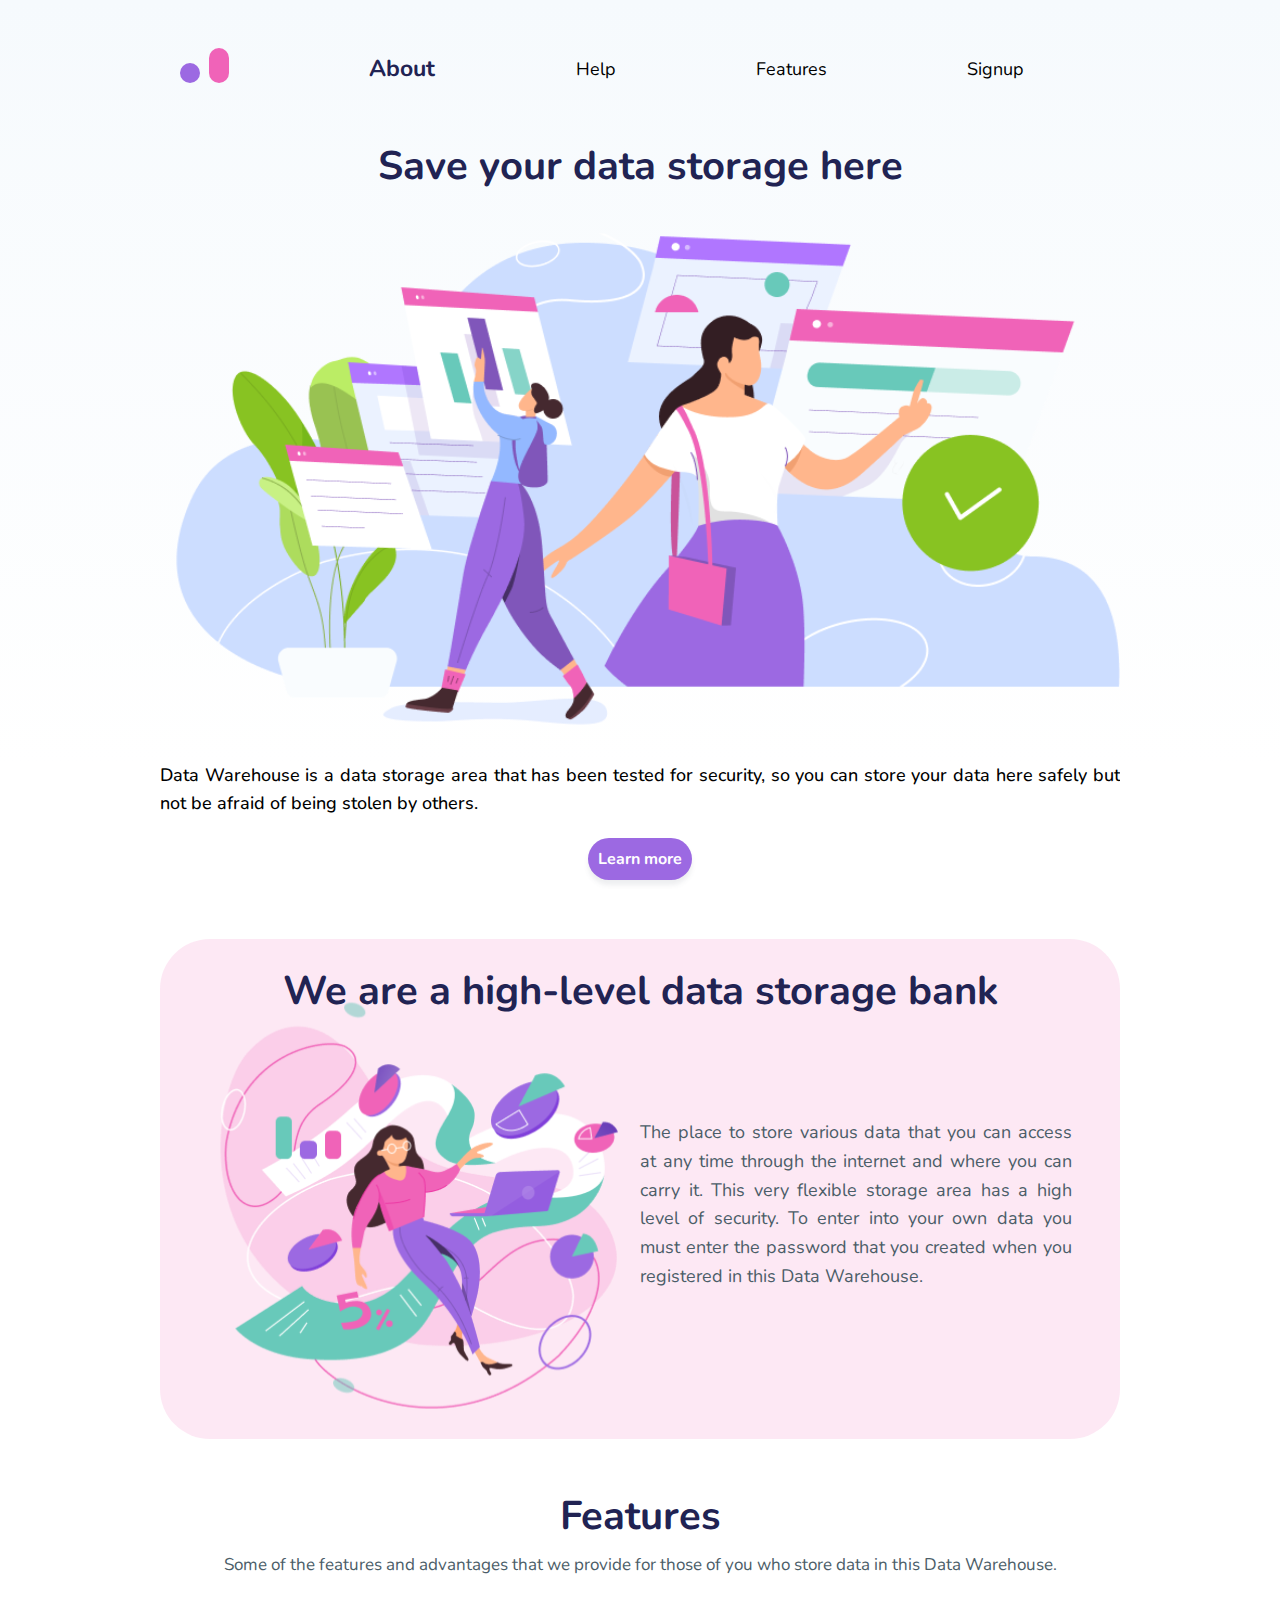
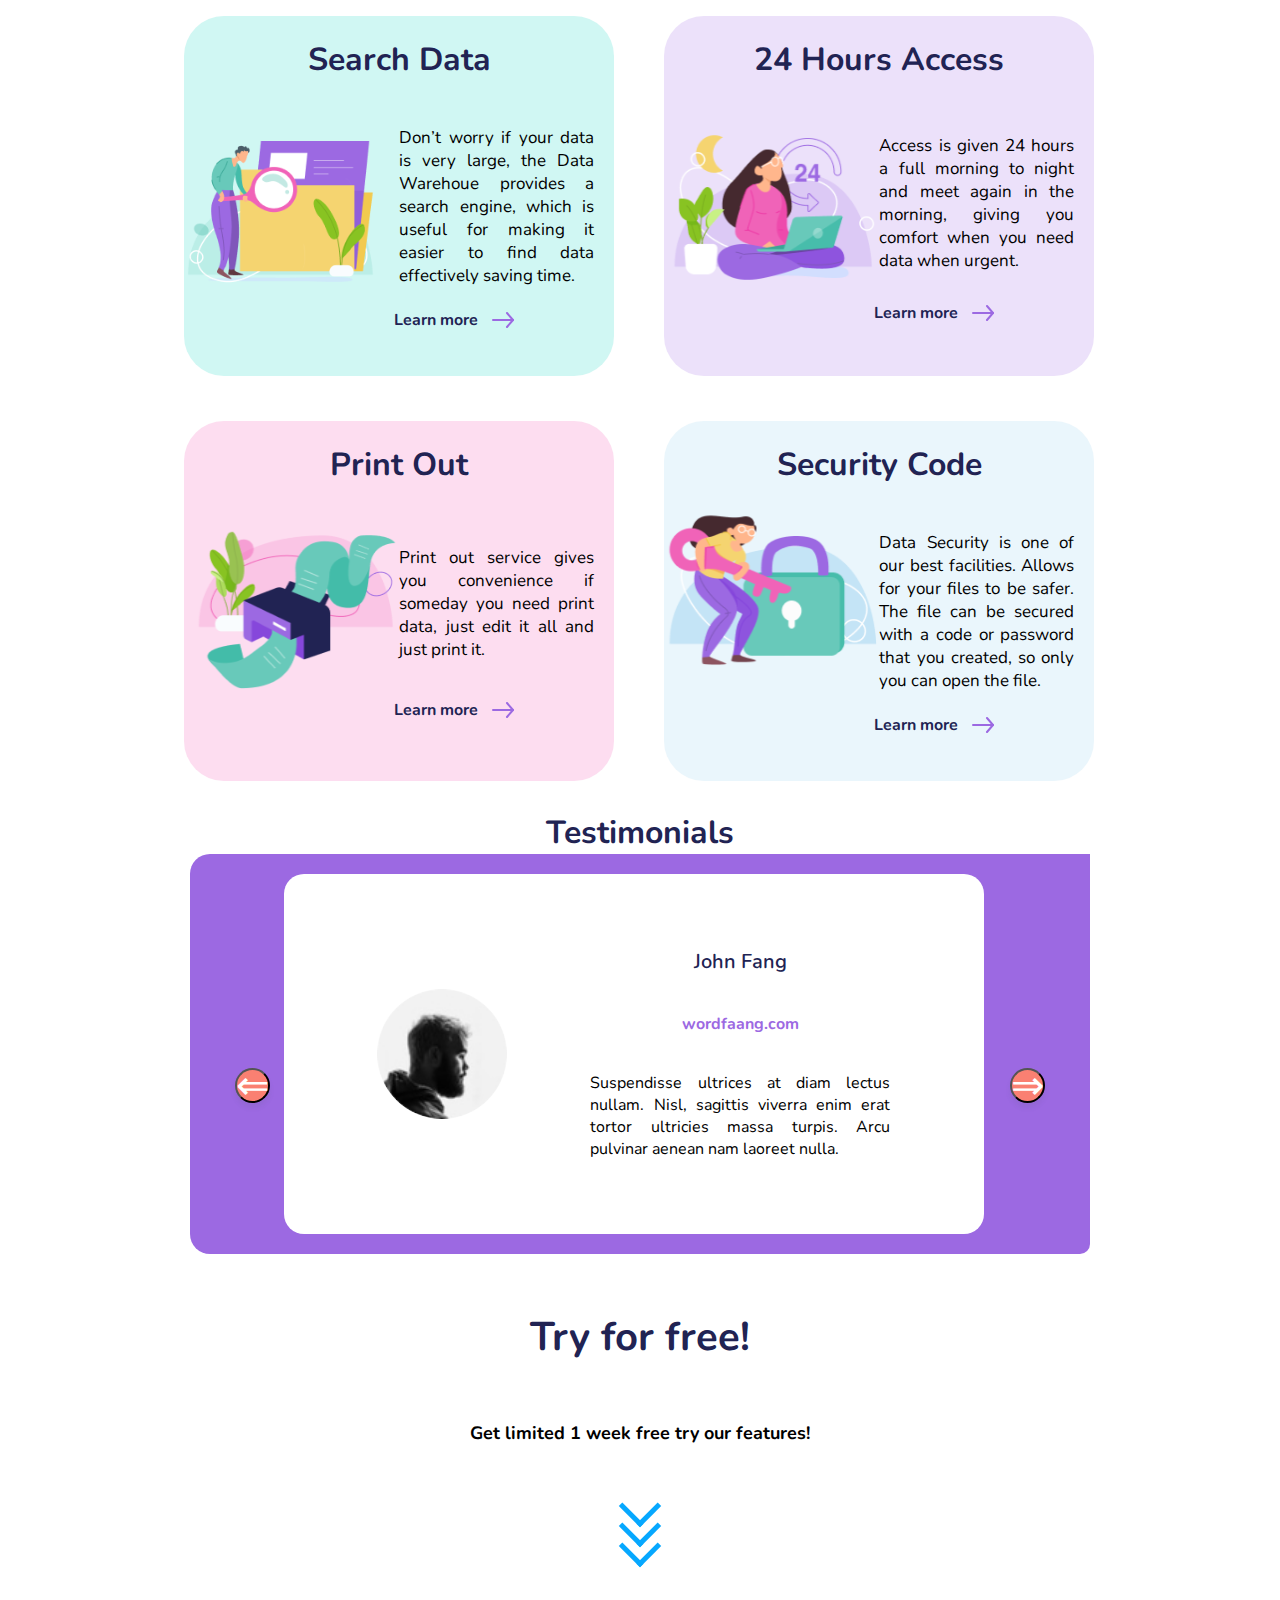
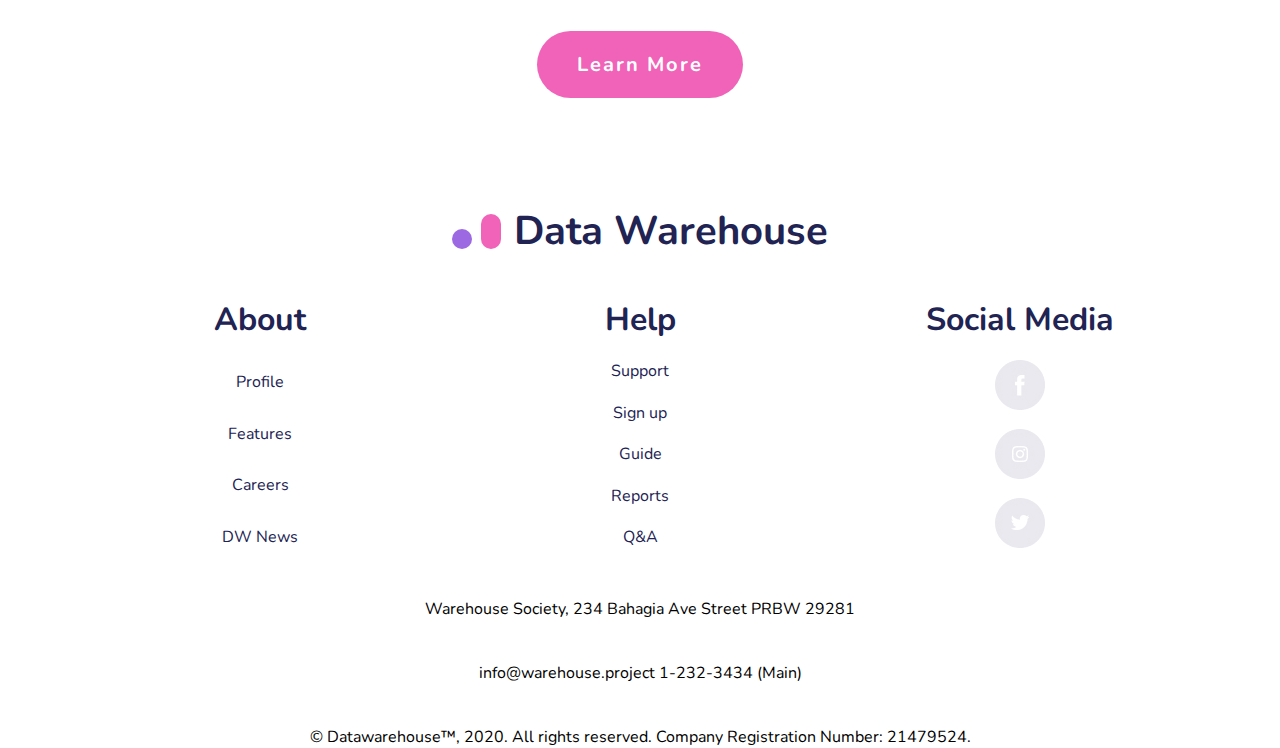
==== index.html @ ff890c22 "REFACTOR" ====
<!DOCTYPE html>
<html lang="en">
  <head>
    <meta charset="UTF-8" />
    <meta name="viewport" content="width=device-width, initial-scale=1.0" />
    <title>Storage data</title>
   <link rel="stylesheet" href="./css/stylesheet.css"/>
  <link rel="stylesheet" href="./css/mobileL.css" media="(min-width: 425px)" />
 
   <link rel="stylesheet" href="./css/tablet.css" media="(min-width: 768px)" />
   
    <link
    rel="stylesheet"
    href="./css/laptop.css"
    media="(min-width: 1024px)"
  /> 
  <link
  rel="stylesheet"
  href="./css/desktop.css"
  media="(min-width: 1400px)"
/> 
<link
href="https://fonts.googleapis.com/css2?family=Nunito:wght@400;700&display=swap"
rel="stylesheet"
/> 
  </head>
  <body>
    <div class="container">
        <nav class='nav'>
            <ul class='nav__ul'>
           <li><a class='nav__a' href="#mainView" aria-label="scroll to the top of the website"><img class='nav__img' class="navLogoImg" src="./assets/icons/Logo.svg"  alt="companyLogo" /></a></li> 
            <li> <a class='nav__a nav__a--main' href="#about" >About</a></li> 
            <li><a class='nav__a' href="#">Help</a></li> 
            <li> <a class='nav__a' href="#features">Features</a></li> 
            <li> <a class='nav__a' href="#" id="lastLink">Signup</a></li> 
        </ul>
   
          
        <div class="nav__mobileMenu">
            <div class='nav__menuBackdrop'></div>
            <a class='nav__mobileIcon' href="#mainView" aria-label="scroll to the top of the website"><img class='nav__img' class="navLogoImg" src="./assets/icons/Logo.svg"  alt="companyLogo" /></a>
            <ul class="nav__ulMobile nav__ulMobile--hidden">
              <li class='nav__mobileLi'><a class='nav__mobileA' href="#about" >About</a></li>
              <li  class='nav__mobileLi'><a class='nav__mobileA' href="#">Help</a></li>
              <li  class='nav__mobileLi'><a class='nav__mobileA' href="#features">Features</a></li>
              <li  class='nav__mobileLi'><a class='nav__mobileA' href="#" id="lastLink">Signup</a></li>
          </ul>

          <button class="nav__mobileBtn" type="button">
          </button>
                </div> 
      </nav> 

    <main>
<section class="mainView" id='mainView'>
        <h1 class='mainView__h1'> Save your data storage here</h1>
        <img class='mainView__img' src='../assets/bg/LandingPage1.svg'>
        <p class='mainView__p'>Data Warehouse is a data storage area that has been tested for security, so you can store your data here safely but not be afraid of being stolen by others. </p>
        <button class="btn btn-violet">Learn more</button>
</section>

     <section class="about" id='about'>
            <div class='about__textContent'>
            <h2 class='about__h2'>We are a high-level data storage bank</h2>
            <p class='about__p'>The place to store various data that you can access at any time through the internet and where you can carry it. This very flexible storage area has a high level of security. To enter into your own data you must enter the password that you created when you registered in this Data Warehouse.</p>
        </div>
        
 </section>

<section class="features" id='features'>
    <h2 class='features__h2'>Features</h2>
    <p  class='features__mainParagraph'>Some of the features and advantages that we provide for those of you who
         store data in this Data Warehouse.</p>
    <div class="features__gridLayout">
        <div class="features__featureListItem features__featureListItem--1 features__featureListItem--active">
            <h3 class='features__h3'>Search Data </h3>
            <div class='features__textContent'>
            <p class='features__gridParagraph'>Don’t worry if your data is very large, the Data Warehoue provides a search engine, which is useful for making it easier to find data effectively saving time.</p>
            <a class='features__a' href="#">Learn more <img src="./assets/icons/NavButtonArrow.svg" aria-hidden alt=""></a>
        </div>
        </div>
        <div class="features__featureListItem features__featureListItem--2">
            <h3 class='features__h3'>24 Hours Access</h3>
            <div class='features__textContent'>
            <p class='features__gridParagraph'>Access is given 24 hours a full morning to night and meet again in the morning, giving you comfort when you need data when urgent.</p>
            <a class='features__a' href="#">Learn more <img src="./assets/icons/NavButtonArrow.svg" aria-hidden alt=""></a>
        </div>
        </div>
        <div class="features__featureListItem features__featureListItem--3">
            <h3 class='features__h3'>Print Out</h3>
            <div class='features__textContent'>
            <p class="features__gridParagraph">Print out service gives you convenience if someday you need print data, just edit it all and just print it.</p>
            <a class='features__a' href="#">Learn more <img src="./assets/icons/NavButtonArrow.svg" aria-hidden alt=""></a>
        </div>
        </div>
        <div class="features__featureListItem features__featureListItem--4">
            <h3 class='features__h3'>Security Code</h3>
            <div class='features__textContent'>
            <p class='features__gridParagraph'>Data Security is one of our best facilities. Allows for your files to be safer. The file can be secured with a code or password that you created, so only you can open the file.</p>
            <a class='features__a' href="#">Learn more <img src="./assets/icons/NavButtonArrow.svg" aria-hidden alt=""></a>
        </div>
        </div>
    </div>
<div class='feature__buttons'>
    <button  class='feature__button feature__prevSlideBtn'>&lArr;</button>
    <button  class='feature__button feature__nextSlideBtn'>&rArr;</button>
</div>
</section>


<section class = 'testimonials'>
    <h3 class='testimonials__h3'>Testimonials</h3>
        <div class = 'testimonials__wrapper'>
            <figure class = 'testimonials__slider'>
                <img class='testimionials__Img' src = './assets/img\johnjpg.jpg' alt ='picture of John Fang'>
                <figcaption class = 'testiominals__personDescritpion'>
                    <h4 class='testiomonials__h4'>John Fang</h4>
                    <span class = 'testimonials__span'>wordfaang.com</span>
                <p class = 'testimonials__p'>Suspendisse ultrices at diam lectus nullam. Nisl, sagittis viverra enim erat tortor ultricies massa turpis. Arcu pulvinar aenean nam laoreet nulla.</p>
            </figcaption>
            </figure>
            <figure class = 'testimonials__slider'>
                <img  class='testimionials__Img' src = './assets/img\jennyjpg.jpg' alt ='pictureOfDev'>
                <figcaption class = 'testiominals__personDescritpion'>
                    <h4 class='testiomonials__h4'>Jehnny Doe</h4>
                    <span class = 'testimonials__span'>UX Engineer</span>
                <p class = 'testimonials__p'>Suspendisse ultrices at diam lectus nullam. Nisl, sagittis viverra enim erat tortor ultricies massa turpis. Arcu pulvinar aenean nam laoreet nulla.</p>
            </figcaption></figure>
            <figure class = 'testimonials__slider'>
                <img class='testimionials__Img' src = './assets/img\williamjpg.jpg' alt ='pictureOfDev'>
                <figcaption class = 'testiominals__personDescritpion'>
                    <h4 class='testiomonials__h4'>William Noa</h4>
                    <span class = 'testimonials__span'>Web designer</span>
                <p class = 'peopleInfo'>Suspendisse ultrices at diam lectus nullam. Nisl, sagittis viverra enim erat tortor ultricies massa turpis. Arcu pulvinar aenean nam laoreet nulla.</p>
            </figcaption></figure>
            <figure class = 'testimonials__slider'>
                <img class='testimionials__Img' src = './assets/img\damian pitcher.jpg' alt ='pictureOfDev'>
                <figcaption class = 'testiominals__personDescritpion'>
                    <h4 class='testiomonials__h4'>Damian Pitcher</h4>
                    <span class = 'testimonials__span'>KEKW</span>
                <p class = 'testimonials__p'>Suspendisse ultrices at diam lectus nullam. Nisl, sagittis viverra enim erat tortor ultricies massa turpis. Arcu pulvinar aenean nam laoreet nulla.</p>
            </figcaption> </figure>
        
        </div>
        <div class = 'testimonials__sliderButtons'>
            <button type="button" class=' testimonials__slideButton testimonials__slideButton--previousSlide'>&lArr;</button>
                    <div  class='testiomonials__sliderDots'>
                         <div class = 'testimonials__sliderDot testimonials__sliderDot--1 testimonials__sliderDot--active'></div>
                         <div class = 'testimonials__sliderDot testimonials__sliderDot--2'></div>
                         <div class = 'testimonials__sliderDot testimonials__sliderDot--3'></div>
                         <div class = 'testimonials__sliderDot testimonials__sliderDot--4'></div>
                    </div>
            <button type="button" class=' testimonials__slideButton testimonials__slideButton--nextSlide'>&rArr;</button>
            
            </div>

    
 
</section>

<section class = 'tryoutAd'>
    <h2 class='tryoutAd__h2'>Try for free!</h2>
    <p class = 'tryoutAd__p'>Get limited 1 week free try our features!</p>
    <div class="tryoutAd__arrowAnimation">
        <span></span>
        <span></span>
        <span></span>
    </div>
    <button class='btn tryoutAd__btn'>Learn More</button>
</section>
</main>
<footer class='footer'>
    <div class ='footer__companyLogo'>
        <img src="./assets/icons/Logo.svg" alt="data warehouse logo">
        <h2 class='footer__h2'>Data Warehouse</h2>
    </div>
    <div class = 'footer__grid'>
        <section class = 'footer__aboutSection'>
            <h3 class='footer__h3'>About</h3>
            <a class='footer__a' href ='#'>Profile</a>
            <a class='footer__a' href ='#'>Features</a>
            <a class='footer__a' href ='#'>Careers</a>
            <a class='footer__a' href ='#'>DW News</a>
        </section>
        <section class = 'footer__helpSection'>
            <h3 class='footer__h3'>Help</h3>
            <a class='footer__a' href ='#'>Support</a>
            <a class='footer__a' href ='#'>Sign up</a>
            <a class='footer__a' href ='#'>Guide</a>
            <a class='footer__a' href ='#'>Reports</a>
            <a class='footer__a' href ='#'>Q&A</a>
        </section>
        <section class = 'footer__socialSection'>
            <h3 class='footer__h3'>Social Media</h3>
            <a class='footer__a' href ='#'><img class='footer_socialsImg' src ='./assets/icons\facebookSocials.jpg'  alt = 'facebookLink'></a>
            <a class='footer__a' href ='#'><img class='footer_socialsImg' src ='./assets/icons\instagramSocials.jpg'  alt = 'instagramLink'></a>
            <a class='footer__a' href ='#'><img class='footer_socialsImg' src ='./assets/icons\twitterSocials.jpg'  alt = 'twitterLink'></a>
           

        </section>
    </div>
        <div class ='footer__companyInfo'>
            <p class ='footer__localization'>Warehouse Society, 234 Bahagia Ave Street PRBW 29281</p>
            <p class = 'footer__Infocontact'>info@warehouse.project 1-232-3434 (Main)</p>
            <p class = 'footer__InforightsReserved'>© Datawarehouse™, 2020. All rights reserved. Company Registration Number: 21479524.</p>
        </div>

    

</footer>
</div>

      <button class="requestButton">
        Request demo
        <img src="./assets/icons/NavButtonArrow.svg" aria-hidden />
      </button>
    </div>
    <script src="js\js.js"></script>
  </body>
</html>
---- css/stylesheet.css ----
:root {
  --font-color1: #212353;
  --font-color2: #4b5d68;
  --font-color3: #9c69e2;
  --font-color4: #f063b8;
  --font-color5: #68c9ba;
  --mainFont: "Nunito", sans-serif;
}
* {
  margin: 0;
  padding: 0;
  box-sizing: border-box;
  scroll-behavior: smooth;
}
body {
  width: 100%;
  font-family: "Nunito", sans-serif;
  background: linear-gradient(180deg, #f6fafd 0%, #ffffff 19.4%);
}

h1 {
  font-size: 40px;
  color: var(--font-color1);
  font-weight: 700;
}
h2 {
  font-size: 40px;
  font-weight: 700;
  text-align: center;
  color: var(--font-color1);
}
h3 {
  font-size: 32px;
  text-align: center;
  color: var(--font-color1);
}
h4 {
  font-size: 17px;
  font-weight: 600;
  color: var(--font-color1);
  text-align: center;
}
a {
  text-decoration: none;
}
p {
  text-align: justify;
}
li {
  list-style: none;
}

.btn {
  font-size: 16px;
  font-weight: 700;
  border: 0;
  padding: 10px 10px;
  border-radius: 50px;
  cursor: pointer;
  font-family: inherit;
}

/* SITE */
/* SITE */
/* SITE */

.container {
  margin: 0 auto;
  width: 360px;
  overflow: hidden;
}

.nav {
  margin-top: 5%;
  /*   position: relative;
  right: 0;
  
  width: 95%;
  display: flex;
  align-items: center;
  justify-content: space-evenly; */
}
.nav__menuBackdrop {
  display: none;
  position: fixed;
  width: 100vw;
  height: 100vh;
  z-index: 100;
}
.nav__mobileMenu {
  width: 100%;
  display: flex;
  justify-content: space-between;
}
.nav__ulMobile {
  position: fixed;
  top: 0;
  right: 0;
  height: 200px;
  width: 150px;
  background-color: var(--font-color4);
  display: flex;
  flex-direction: column;
  align-items: center;
  justify-content: space-around;
  border-radius: 20px 0 0 20px;
  transition: all 0.5s ease;
  z-index: 1000;
}
.nav__ulMobile--hidden {
  transform: translate(150px);
}
.nav__mobileLi {
  width: 100%;
  height: 100%;
  border-bottom: 2px solid white;
  display: flex;
  align-items: center;
  justify-content: center;
}
.nav__mobileA {
  color: white;
  font-weight: 700;
}

.nav__mobileIcon {
  width: 80px;
  height: 35px;
}
.nav__mobileBtn {
  width: 50px;
  height: 50px;
  border: none;
  background-color: transparent;
  background-image: url("../assets//icons/menu.svg");
  background-size: cover;
}
.nav__ul {
  display: none;
}
.nav__img {
  padding-left: 20px;
}
.nav__a {
  font-size: 18px;
  font-family: var(--mainFont);
  color: black;
  text-decoration: none;
}
.nav__a--main {
  font-size: 23px;
  font-weight: 700;

  color: var(--font-color1);
}

.translateMenu {
  transform: translate(95%);
}
#lastLink {
  border-bottom: 0px;
}
.navLinks a {
  text-decoration: none;
  width: 93%;
  text-align: center;
  color: white;
  border-bottom: 2px solid white;
  padding-bottom: 8px;
  height: 31px;
}

.navLinks .main {
  color: white;
  font-weight: 700;
}

.btn-violet {
  background-color: var(--font-color3);
  color: white;
  box-shadow: 0px 5px 5px rgba(75, 93, 104, 0.1);
}
.btnMenu {
  padding-top: 8px;
  right: 26px;
  background: none;
  width: 48px;
  height: 37px;
  position: absolute;
  bottom: unset;
  border: none;
}
.btnMenu img {
  width: 100%;
  margin-right: 10px;
}

.mainView {
  margin-top: 50px;
  height: 600px;
  display: flex;
  align-items: center;
  flex-direction: column;
}

.mainView__img {
  margin-top: 40px;
  width: 450px;
}

.mainView__p {
  margin: 20px 0;
  font-weight: 500;
  font-size: 18px;
  line-height: 160%;
}

.about {
  margin: 0 auto;
  width: 100%;
  height: 700px;
  border-radius: 50px;
  display: flex;
  align-items: center;
  justify-content: flex-end;
  background: rgba(240, 99, 184, 0.15);
  background-image: url(../assets/img/image2.svg);
  background-repeat: no-repeat;
  background-size: 300px;
  background-position: 34% 32%;
}
.about__textContent {
  margin: 0 auto;
  width: 90%;
  height: 90%;
  display: flex;
  flex-direction: column;
  align-items: center;
  justify-content: space-between;
}

.about__p {
  font-size: 18px;
  text-align: justify;
  line-height: 160%;
  color: #4b5d68;
}

.features {
  position: relative;
  margin-top: 50px;
  height: 575px;
  display: flex;
  flex-direction: column;
  align-items: center;
  justify-content: flex-start;
}
.features__h2 {
  font-size: 40px;
  font-weight: 700;
}
.features__mainParagraph {
  margin-top: 10px;
  font-size: 20px;
  color: var(--font-color2);
}
.feature__containerForSlides {
  display: none;
  width: 100%;
  height: 360px;
  overflow: hidden;
  margin: 0 auto;
}

.features__featureListItem {
  position: absolute;
  left: 6%;
  width: 320px;
  height: 360px;
  display: flex;
  flex-direction: column;
  justify-content: space-evenly;
  border-radius: 40px;
  justify-self: center;
  background-repeat: no-repeat;
  background-position: 100% 50%, 0% 50%;
}
.features__featureListItem--1 {
  background-color: rgb(208, 247, 243);
  background-image: url("../assets/bg/bgfi1.svg");
  background-size: 45%;
  background-position: 1% 68%;
}
.features__featureListItem--2 {
  background-color: rgb(236, 225, 250);
  background-image: url("../assets/bg/bgfi2.svg");
  background-size: 50%;
  background-position: -1% 54%;
}
.features__featureListItem--3 {
  background-color: rgb(253, 221, 240);
  background-image: url("../assets/bg/bgfi3.svg");
  background-size: 50%;
  background-position: -1% 54%;
}
.features__featureListItem--4 {
  background-color: rgb(234, 246, 252);
  background-image: url("../assets/bg/bgfi4.svg");
  background-size: 50%;
  background-position: -1% 50%;
  height: 360px;
}
.feature__buttons {
  position: absolute;
  bottom: 0;
  width: 80%;
  display: flex;
  justify-content: space-between;
}
.feature__button {
  width: 30px;
  height: 30px;
  box-shadow: 0px 5px 5px rgb(75 93 104 / 10%);
  border: 3px solid var(--font-color3);
  border-radius: 50%;
  background-color: salmon;
  display: flex;
  align-items: center;
  justify-content: center;
  font-size: 40px;
  color: white;
}

.features__textContent {
  width: 50%;
  height: 250px;
  align-self: flex-end;
  display: flex;
  flex-direction: column;
  align-items: center;
  justify-content: space-evenly;
}
.features__gridParagraph {
  margin-right: 20px;
  font-size: 17px;
  text-align: justify;
}
.features__a {
  margin-right: 100px;
  width: 120px;
  display: flex;
  align-items: center;
  justify-content: space-between;
  align-self: flex-end;
  text-decoration: none;
  color: var(--font-color1);
  font-weight: 700;
}
.testimonials {
  position: relative;
  margin: 0 auto;
  margin-top: 30px;
  width: 400px;
  display: flex;
  flex-direction: column;
  justify-content: space-evenly;
  overflow: hidden;
  border-radius: 10px;
}
.testimonials__h3 {
  font-size: 32px;
  text-align: center;
  color: var(--font-color1);
}
.testimonials__wrapper {
  width: 1450px;
  height: 400px;
  border-radius: 20px;
  display: flex;
  background-color: var(--font-color3);
  align-items: center;
  justify-content: space-around;
  transition-duration: 1s;
  animation-timing-function: ease-in-out;
}
.testimonials__slider {
  width: 300px;
  height: 90%;
  border-radius: 20px;
  background-color: white;
  display: flex;
  align-items: center;
  justify-content: space-evenly;
}
.testimionials__Img {
  margin-left: 10px;
  width: 90px;
  border-radius: 50%;
}
.testiominals__personDescritpion {
  margin-right: 10px;

  width: 280px;
  height: 80%;
  display: flex;
  flex-direction: column;
  align-items: center;
  justify-content: space-evenly;
}

.testimonials__span {
  color: var(--font-color3);
  text-align: center;
}
.testimonials__sliderButtons {
  position: absolute;
  top: 58%;
  left: 0%;
  width: 90%;
  display: flex;
  justify-content: space-between;
}
.testimonials__slideButton {
  width: 35px;
  height: 35px;
  box-shadow: 0px 5px 5px rgba(75, 93, 104, 0.1);
  border-radius: 50%;
  background-color: salmon;
  display: flex;
  align-items: center;
  justify-content: center;
  font-size: 40px;
  color: white;
  cursor: pointer;
}
.testimonials__nextSlideButton {
  background-color: var(--font-color3);
  color: white;
  box-shadow: 0px 5px 5px rgba(75, 93, 104, 0.1);
}
.testiomonials__sliderDotsWrapper {
  display: flex;
  width: 16%;
  justify-content: space-between;
  align-items: center;
}
.testiomonials__sliderDots {
  position: absolute;

  width: 100px;
  bottom: -203px;
  left: 37%;
  display: flex;
  justify-content: space-between;
}
.testiomonials__slider0 {
  transform: translate(0%);
}

.testiomonials__slider1 {
  transform: translate(-25%);
}
.testiomonials__slider2 {
  transform: translate(-50%);
}

.testiomonials__slider3 {
  transform: translate(-75%);
}
.testimonials__sliderDot {
  width: 8px;
  height: 8px;
  border-radius: 50%;
  background-color: salmon;
  display: flex;
  cursor: pointer;
}
.testimonials__sliderDot--active {
  width: 10px;
  height: 10px;
  background-color: var(--font-color4);
}
.tryoutAd {
  height: 500px;
  display: flex;
  flex-direction: column;
  align-items: center;
  justify-content: space-evenly;
}
.tryoutAd__h2 {
  font-size: 40px;
  font-weight: 700;
  color: var(--font-color1);
}
.tryoutAd__p {
  font-size: 18px;
  font-weight: 700;
}

.tryoutAd__arrowAnimation span {
  display: block;
  width: 30px;
  height: 30px;
  border-bottom: 5px solid #06a8ff;
  border-right: 5px solid #06a8ff;
  transform: rotate(45deg);
  margin: -10px;
  animation: tryOutArrows 2s infinite;
}
.tryoutAd__arrowAnimation span:nth-child(2) {
  animation-delay: -0.2s;
}
.tryoutAd__arrowAnimation span:nth-child(3) {
  animation-delay: -0.4s;
}
.tryoutAd__btn {
  margin-top: 23px;
  padding: 20px 40px;
  font-size: 20px;
  font-family: var(--mainFont);
  letter-spacing: 2px;
  background-color: var(--font-color4);
  color: white;
}
.footer {
  margin-top: 50px;
  width: 100%;
}
.footer__h2 {
  font-size: 40px;
  font-weight: 700;
  color: var(--font-color1);
}
.footer__companyLogo {
  margin: 40px auto;
  width: 400px;
  display: flex;
  align-items: center;
  justify-content: space-evenly;
}
.footer__grid {
  display: grid;
  grid-template-areas: "footerAbout footerHelp footerSocial";
  height: 250px;
}
.footer__aboutSection {
  grid-area: footerAbout;
  height: 100%;
  display: flex;
  flex-direction: column;
  align-items: center;
  justify-content: space-between;
}
.footer__helpSection {
  grid-area: footerHelp;
  height: 100%;
  display: flex;
  flex-direction: column;
  justify-content: space-between;
  align-items: center;
}
.footer__socialSection {
  grid-area: footerSocial;
  width: 70px;
  height: 100%;
  display: flex;
  flex-direction: column;
  justify-content: space-between;
  align-items: center;
}
.footer__companyInfo {
  margin-top: 50px;
  height: 150px;
  display: flex;
  flex-direction: column;
  align-items: center;
  justify-content: space-between;
}
.footer__h3 {
  font-size: 32px;
  text-align: center;
  color: var(--font-color1);
}
.footer__a {
  margin: 0 auto;
  width: 50%;
  display: flex;
  flex-direction: column;
  align-items: center;
  text-decoration: none;
  color: var(--font-color1);
}
.requestButton {
  display: none;
}
.displayBlock {
  display: block;
}
.slideToRight {
  animation-name: slideToRight;
  z-index: 300;
}
.slideFromRight {
  animation-name: slideFromRight;
}

.slideToLeft {
  animation-name: slideToLeft;
  z-index: 300;
}

.slideFromLeft {
  animation-name: slideFromLeft;
}
@keyframes tryOutArrows {
  0% {
    opacity: 0;
    transform: rotate(45deg) translate(-20px, -20px);
  }
  50% {
    opacity: 1;
  }
  100% {
    opacity: 0;
    transform: rotate(45deg) translate(20px, 20px);
  }
}

@keyframes slideToRight {
  0% {
    transform: translateX(0%);
  }

  100% {
    transform: translateX(100%);
  }
}

@keyframes slideFromRight {
  0% {
    transform: translateX(100%);
  }

  100% {
    transform: translateX(0%);
  }
}

@keyframes slideToLeft {
  0% {
    transform: translateX(0%);
  }

  100% {
    transform: translateX(-100%);
  }
}

@keyframes slideFromLeft {
  0% {
    transform: translateX(-100%);
  }

  100% {
    transform: translateX(0%);
  }
}
---- css/mobileL.css ----
.container {
  width: 400px;
}
.features__featureListItem {
  left: 5%;
  width: 360px;
}
.testimonials__wrapper {
  width: 1600px;
}
.testimonials__slider {
  width: 330px;
  justify-content: space-between;
}
.testimionials__Img {
  width: 90px;
}
.testiominals__personDescritpion {
  width: 200px;
}

.testimonials__sliderButtons {
  width: 100%;
}

.footer {
  width: 100%;
}
.footer__grid {
  height: 250px;
}

.footer__socialSection {
  grid-area: footerSocial;
  width: 90px;
}
.footer__companyInfo {
  height: 150px;
}
---- css/tablet.css ----
.container {
  width: 700px;
}
.nav__mobileMenu {
  display: none;
}
.nav__ul {
  margin-right: 50px;
  width: 100%;
  display: flex;
  align-items: center;
  justify-content: space-between;
}

.mainView__h1 {
  text-align: center;
}
.mainView__img {
  width: 100%;
}
.about {
  width: 100%;
  height: 500px;
  background-size: 50%;
  background-position: left;
}
.about__textContent {
  justify-content: flex-start;
}
.about__p {
  margin-top: 50px;
  width: 50%;
  align-self: flex-end;
}
.features {
  height: 100%;
}
.features__gridLayout {
  margin-top: 40px;
  width: 100%;
  display: grid;
  grid-template-columns: calc(50% - 45px) calc(50% - 45px);
  grid-gap: 45px;
}
.features__featureListItem {
  position: relative;
  width: 330px;
}
.feature__buttons {
  display: none;
}

.testimonials {
  width: 100%;
}
.testimonials__wrapper {
  width: 2800px;
}
.testimonials__slider {
  width: 500px;
  justify-content: space-evenly;
}

.testimionials__Img {
  width: 130px;
}
.testimonials__sliderButtons {
  left: 5%;
  width: 90%;
}
.testiomonials__sliderDots {
  left: 42%;
}
.footer {
  width: 700px;
}
---- css/laptop.css ----
h4 {
  font-size: 20px;
}
.container {
  width: 960px;
}
.nav__ul {
  width: 90%;
}
.mainView {
  height: 800px;
}
.about__p {
  margin-top: 100px;
}
.features__mainParagraph {
  font-size: 17px;
}
.features__gridLayout {
  width: 960px;
}
.features__featureListItem {
  width: 430px;
}
.testimonials {
  width: 900px;
}
.testimonials__wrapper {
  width: 3550px;
}
.testimonials__slider {
  width: 700px;
}
.testiominals__personDescritpion {
  width: 300px;
}
.testimonials__span {
  font-weight: 700;
}
.testiomonials__sliderDots {
  left: 44%;
}
.footer {
  width: 100%;
}
.footer__grid {
  justify-content: space-between;
}
.footer__aboutSection {
  width: 200px;
}
.footer__helpSection {
  width: 200px;
}
.footer__socialSection {
  margin: 0 auto;
  width: 200px;
}
---- css/desktop.css ----
h1 {
  font-size: 70px;
}
h2 {
  font-size: 40px;
  font-weight: 700;
  text-align: center;
  color: var(--font-color1);
}
h3 {
  font-size: 35px;
  text-align: center;
  color: var(--font-color1);
}
h4 {
  font-size: 28px;
  font-weight: 600;
  color: var(--font-color1);
  text-align: center;
}
.btn {
  padding: 20px 40px;
  font-size: 25px;
  letter-spacing: 2px;
}

.container {
  width: 1400px;
}
.nav__ul {
  margin: 0 auto;
  width: 70%;
}
.nav__a {
  font-size: 25px;
}
.mainView {
  height: 1200px;
}
.mainView__p {
  width: 70%;
  font-size: 25px;
  text-align: center;
}
.about {
  height: 800px;
}
.about__p {
  margin-top: 200px;
  font-size: 25px;
}
.features__mainParagraph {
  font-size: 25px;
}
.features__gridLayout {
  width: 1200px;
}
.features__featureListItem {
  width: 500px;
}
.features__gridParagraph {
  font-size: 20px;
}
.features__a {
  width: 150px;
  font-size: 20px;
}
.testimonials {
  width: 1200px;
  height: 800px;
}
.testimonials__wrapper {
  width: 4000px;
  height: 500px;
  padding-left: 100px;
}
.testimonials__slider {
  width: 850px;
}
.testimionials__Img {
  width: 200px;
}
.testimonials__span {
  font-size: 23px;
}
.testimonials__p {
  font-size: 20px;
}
.testimonials__sliderButtons {
  top: 55%;
}
.testimonials__slideButton {
  width: 50px;
  height: 50px;
  border: 3px solid var(--font-color3);
}
.testiomonials__sliderDots {
  bottom: -180px;
}
.footer {
  margin: 0 auto;
  width: 1000px;
}
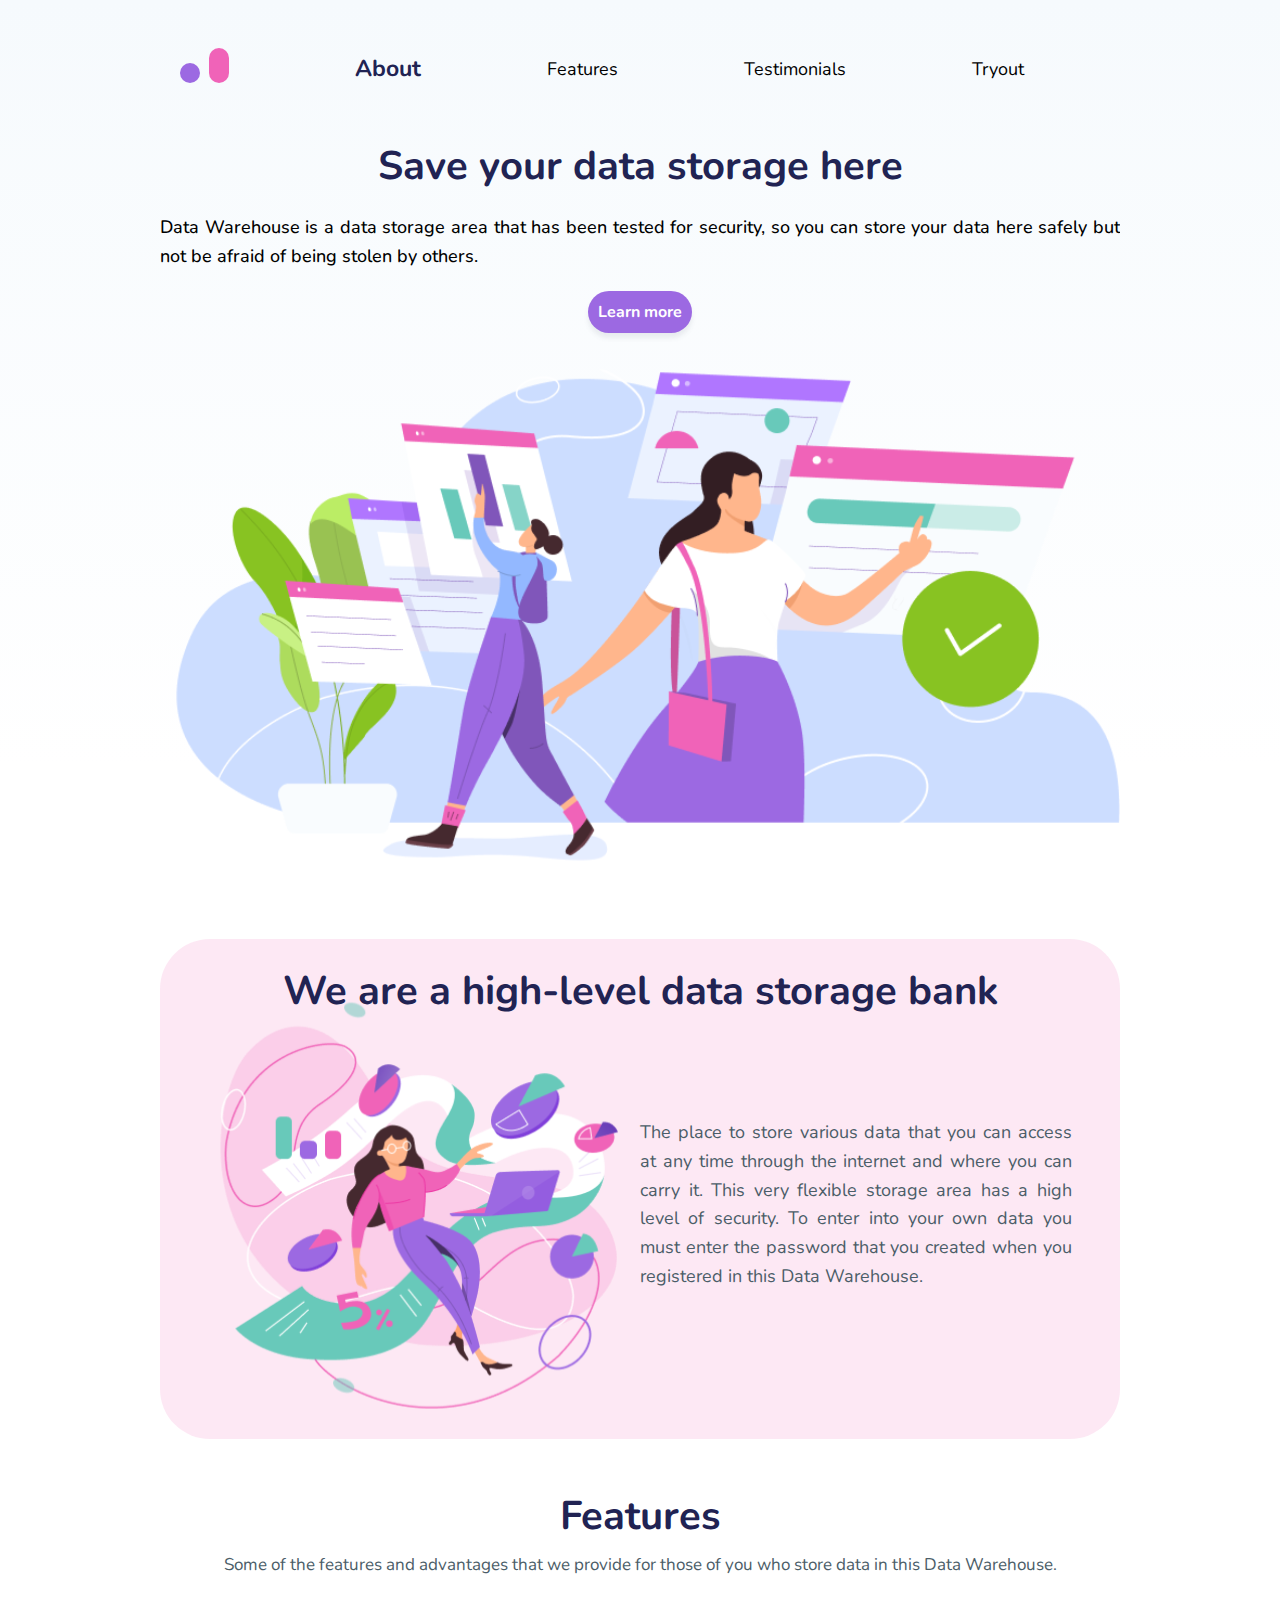
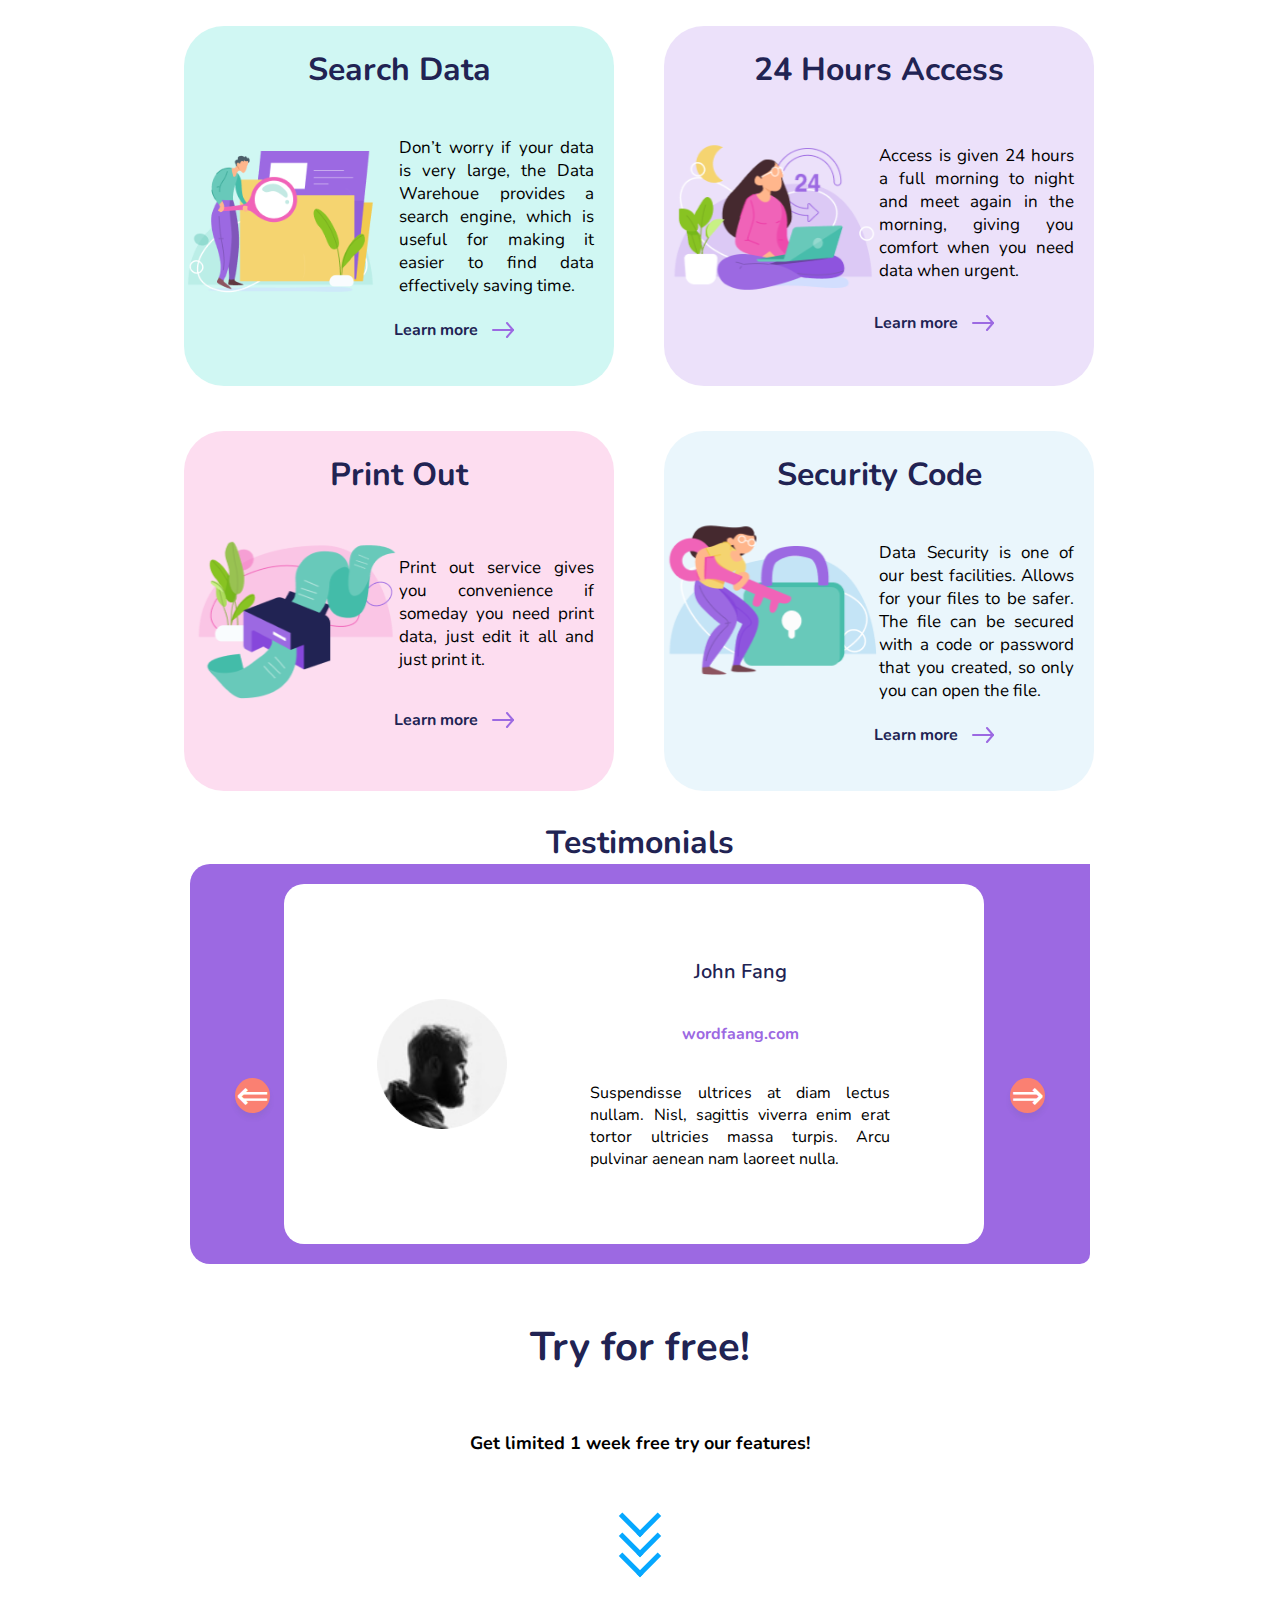
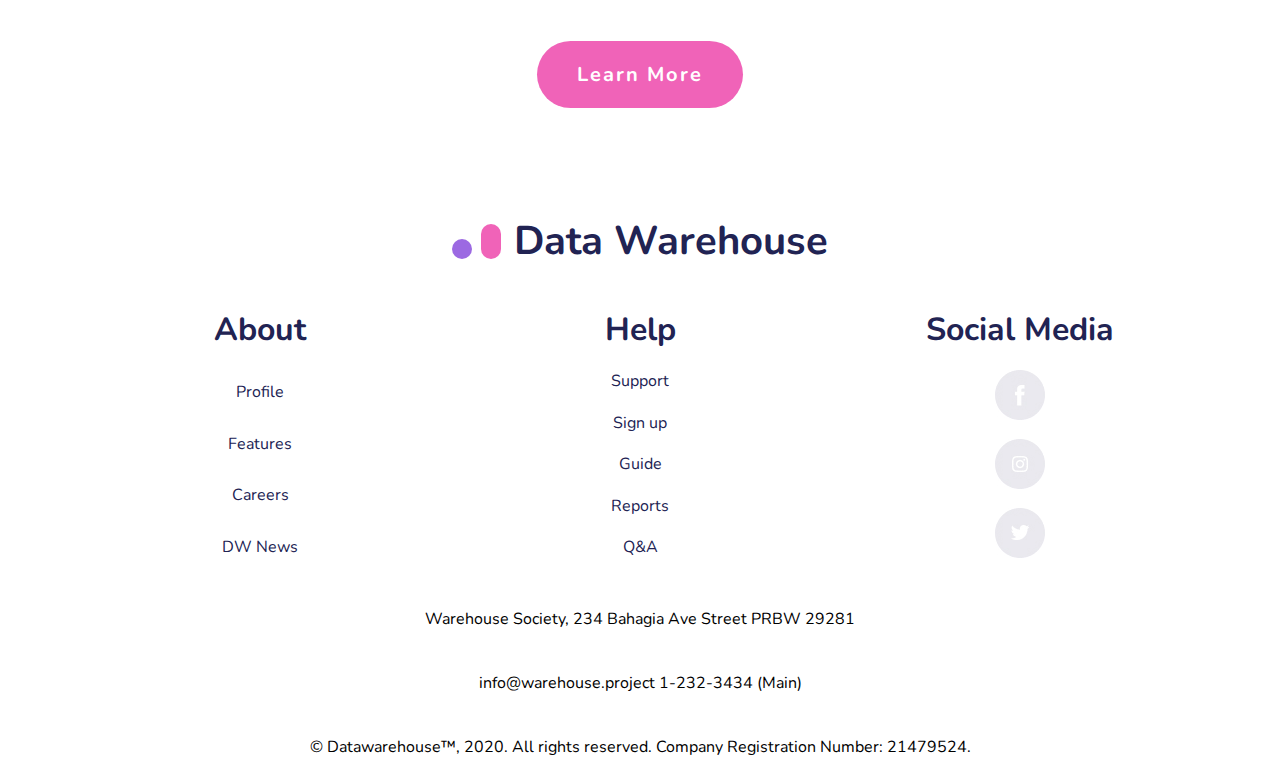
==== commit b746d329: "mobile css adjustment" ====
--- a/index.html
+++ b/index.html
@@ -1,220 +1,235 @@
 <!DOCTYPE html>
 <html lang="en">
-  <head>
+
+<head>
     <meta charset="UTF-8" />
     <meta name="viewport" content="width=device-width, initial-scale=1.0" />
+    <meta name="description" content="Data Storeage company website" />
     <title>Storage data</title>
-   <link rel="stylesheet" href="./css/stylesheet.css"/>
-  <link rel="stylesheet" href="./css/mobileL.css" media="(min-width: 425px)" />
- 
-   <link rel="stylesheet" href="./css/tablet.css" media="(min-width: 768px)" />
-   
-    <link
-    rel="stylesheet"
-    href="./css/laptop.css"
-    media="(min-width: 1024px)"
-  /> 
-  <link
-  rel="stylesheet"
-  href="./css/desktop.css"
-  media="(min-width: 1400px)"
-/> 
-<link
-href="https://fonts.googleapis.com/css2?family=Nunito:wght@400;700&display=swap"
-rel="stylesheet"
-/> 
-  </head>
-  <body>
+    <link rel="stylesheet" href="./css/stylesheet.css" />
+    <link rel="stylesheet" href="./css/mobileL.css" media="(min-width: 425px)" />
+    <link rel="stylesheet" href="./css/tablet.css" media="(min-width: 768px)" />
+    <link rel="stylesheet" href="./css/laptop.css" media="(min-width: 1024px)" />
+    <link rel="stylesheet" href="./css/desktop.css" media="(min-width: 1400px)" />
+    <link href="https://fonts.googleapis.com/css2?family=Nunito:wght@400;700&display=swap" rel="stylesheet" />
+</head>
+
+<body>
     <div class="container">
-        <nav class='nav'>
-            <ul class='nav__ul'>
-           <li><a class='nav__a' href="#mainView" aria-label="scroll to the top of the website"><img class='nav__img' class="navLogoImg" src="./assets/icons/Logo.svg"  alt="companyLogo" /></a></li> 
-            <li> <a class='nav__a nav__a--main' href="#about" >About</a></li> 
-            <li><a class='nav__a' href="#">Help</a></li> 
-            <li> <a class='nav__a' href="#features">Features</a></li> 
-            <li> <a class='nav__a' href="#" id="lastLink">Signup</a></li> 
-        </ul>
-   
-          
-        <div class="nav__mobileMenu">
-            <div class='nav__menuBackdrop'></div>
-            <a class='nav__mobileIcon' href="#mainView" aria-label="scroll to the top of the website"><img class='nav__img' class="navLogoImg" src="./assets/icons/Logo.svg"  alt="companyLogo" /></a>
-            <ul class="nav__ulMobile nav__ulMobile--hidden">
-              <li class='nav__mobileLi'><a class='nav__mobileA' href="#about" >About</a></li>
-              <li  class='nav__mobileLi'><a class='nav__mobileA' href="#">Help</a></li>
-              <li  class='nav__mobileLi'><a class='nav__mobileA' href="#features">Features</a></li>
-              <li  class='nav__mobileLi'><a class='nav__mobileA' href="#" id="lastLink">Signup</a></li>
-          </ul>
-
-          <button class="nav__mobileBtn" type="button">
-          </button>
-                </div> 
-      </nav> 
-
-    <main>
-<section class="mainView" id='mainView'>
-        <h1 class='mainView__h1'> Save your data storage here</h1>
-        <img class='mainView__img' src='../assets/bg/LandingPage1.svg'>
-        <p class='mainView__p'>Data Warehouse is a data storage area that has been tested for security, so you can store your data here safely but not be afraid of being stolen by others. </p>
-        <button class="btn btn-violet">Learn more</button>
-</section>
-
-     <section class="about" id='about'>
-            <div class='about__textContent'>
-            <h2 class='about__h2'>We are a high-level data storage bank</h2>
-            <p class='about__p'>The place to store various data that you can access at any time through the internet and where you can carry it. This very flexible storage area has a high level of security. To enter into your own data you must enter the password that you created when you registered in this Data Warehouse.</p>
-        </div>
-        
- </section>
-
-<section class="features" id='features'>
-    <h2 class='features__h2'>Features</h2>
-    <p  class='features__mainParagraph'>Some of the features and advantages that we provide for those of you who
-         store data in this Data Warehouse.</p>
-    <div class="features__gridLayout">
-        <div class="features__featureListItem features__featureListItem--1 features__featureListItem--active">
-            <h3 class='features__h3'>Search Data </h3>
-            <div class='features__textContent'>
-            <p class='features__gridParagraph'>Don’t worry if your data is very large, the Data Warehoue provides a search engine, which is useful for making it easier to find data effectively saving time.</p>
-            <a class='features__a' href="#">Learn more <img src="./assets/icons/NavButtonArrow.svg" aria-hidden alt=""></a>
-        </div>
-        </div>
-        <div class="features__featureListItem features__featureListItem--2">
-            <h3 class='features__h3'>24 Hours Access</h3>
-            <div class='features__textContent'>
-            <p class='features__gridParagraph'>Access is given 24 hours a full morning to night and meet again in the morning, giving you comfort when you need data when urgent.</p>
-            <a class='features__a' href="#">Learn more <img src="./assets/icons/NavButtonArrow.svg" aria-hidden alt=""></a>
-        </div>
-        </div>
-        <div class="features__featureListItem features__featureListItem--3">
-            <h3 class='features__h3'>Print Out</h3>
-            <div class='features__textContent'>
-            <p class="features__gridParagraph">Print out service gives you convenience if someday you need print data, just edit it all and just print it.</p>
-            <a class='features__a' href="#">Learn more <img src="./assets/icons/NavButtonArrow.svg" aria-hidden alt=""></a>
-        </div>
-        </div>
-        <div class="features__featureListItem features__featureListItem--4">
-            <h3 class='features__h3'>Security Code</h3>
-            <div class='features__textContent'>
-            <p class='features__gridParagraph'>Data Security is one of our best facilities. Allows for your files to be safer. The file can be secured with a code or password that you created, so only you can open the file.</p>
-            <a class='features__a' href="#">Learn more <img src="./assets/icons/NavButtonArrow.svg" aria-hidden alt=""></a>
-        </div>
-        </div>
+        <header class='header'>
+            <nav class='nav'>
+                <ul class='nav__ul'>
+                    <li><a class='nav__a' href="#mainView" aria-label="scroll to the top of the website"><img
+                                class='nav__img' class="navLogoImg" src="./assets/icons/Logo.svg"
+                                alt="companyLogo" /></a>
+                    </li>
+                    <li> <a class='nav__a nav__a--main' href="#about" aria-label='About section'>About</a></li>
+                    <li><a class='nav__a' href="#features" aria-label='Features section'>Features</a></li>
+                    <li> <a class='nav__a' href="#testiomonials" aria-label='Testimonials section'>Testimonials</a>
+                    </li>
+                    <li> <a class='nav__a' href="#tryout" aria-label='Tryout section'>Tryout</a></li>
+                </ul>
+                <div class="nav__MobileMenu">
+                    <div class='nav__MobileBackdrop'></div>
+                    <a class='nav__MobileIcon' href="#mainView" aria-label="scroll to the top of the website"><img
+                            class='nav__img' class="navLogoImg" src="./assets/icons/Logo.svg" alt="companyLogo" /></a>
+                    <ul class="nav__MobileUl nav__MobileUl--hidden">
+                        <li class='nav__MobileLi'><a class='nav__MobileA' href="#about"
+                                aria-label='About section'>About</a>
+                        </li>
+                        <li class='nav__MobileLi'><a class='nav__MobileA' href="#features"
+                                aria-label='Features section'>Features</a></li>
+                        <li class='nav__MobileLi'><a class='nav__MobileA' href="#testiomonials"
+                                aria-label='Testimonials section'>Testimonials</a></li>
+                        <li class='nav__MobileLi nav__MobileLi--noBottomBorder'><a class='nav__MobileA ' href="#tryout"
+                                aria-label='Tryout section'>Tryout</a></li>
+                    </ul>
+                    <button class="nav__MobileBtn" type="button" aria-label='Toggle Menu Button'>
+                    </button>
+                </div>
+            </nav>
+        </header>
+        <main>
+            <section class="mainView" id='mainView'>
+                <h1 class='mainView__h1'> Save your data storage here</h1>
+
+                <p class='mainView__p'>Data Warehouse is a data storage area that has been tested for security, so you
+                    can store your data here safely but not be afraid of being stolen by others. </p>
+                <a class="mainView__a btn btn-violet">Learn more</a>
+            </section>
+            <section class="about" id='about'>
+                <article class='about__textContent'>
+                    <h2 class='about__h2'>We are a high-level data storage bank</h2>
+                    <p class='about__p'>The place to store various data that you can access at any time through the
+                        internet and where you can carry it. This very flexible storage area has a high level of
+                        security. To enter into your own data you must enter the password that you created when you
+                        registered in this Data Warehouse.</p>
+                </article>
+            </section>
+            <section class="features" id='features'>
+                <h2 class='features__h2'>Features</h2>
+                <p class='features__mainParagraph'>Some of the features and advantages that we provide for those of you
+                    who
+                    store data in this Data Warehouse.</p>
+                <div class="features__gridLayout">
+                    <article
+                        class="features__featureListItem features__featureListItem--1 features__featureListItem--active">
+                        <h3 class='features__h3'>Search Data </h3>
+                        <div class='features__textContent'>
+                            <p class='features__gridParagraph'>Don’t worry if your data is very large, the Data Warehoue
+                                provides a search engine, which is useful for making it easier to find data effectively
+                                saving time.</p>
+                            <a class='features__a' href="#" aria-label="Redirect to Search data details">Learn more <img
+                                    src="./assets/icons/NavButtonArrow.svg" alt=""></a>
+                        </div>
+                    </article>
+                    <article class="features__featureListItem features__featureListItem--2">
+                        <h3 class='features__h3'>24 Hours Access</h3>
+                        <div class='features__textContent'>
+                            <p class='features__gridParagraph'>Access is given 24 hours a full morning to night and meet
+                                again in the morning, giving you comfort when you need data when urgent.</p>
+                            <a class='features__a' href="#" aria-label="Redirect to 24 Hour access details">Learn more
+                                <img src="./assets/icons/NavButtonArrow.svg" alt=""></a>
+                        </div>
+                    </article>
+                    <article class="features__featureListItem features__featureListItem--3">
+                        <h3 class='features__h3'>Print Out</h3>
+                        <div class='features__textContent'>
+                            <p class="features__gridParagraph">Print out service gives you convenience if someday you
+                                need print data, just edit it all and just print it.</p>
+                            <a class='features__a' href="#" aria-label="Redirect to Print Out details">Learn more <img
+                                    src="./assets/icons/NavButtonArrow.svg" alt=""></a>
+                        </div>
+                    </article>
+                    <article class="features__featureListItem features__featureListItem--4">
+                        <h3 class='features__h3'>Security Code</h3>
+                        <div class='features__textContent'>
+                            <p class='features__gridParagraph'>Data Security is one of our best facilities. Allows for
+                                your files to be safer. The file can be secured with a code or password that you
+                                created, so only you can open the file.</p>
+                            <a class='features__a' href="#" aria-label="Redirect to Security Code details">Learn more
+                                <img src="./assets/icons/NavButtonArrow.svg" alt=""></a>
+                        </div>
+                    </article>
+                </div>
+                <div class='feature__buttons'>
+                    <button class='feature__button feature__prevSlideBtn'>&lArr;</button>
+                    <button class='feature__button feature__nextSlideBtn'>&rArr;</button>
+                </div>
+            </section>
+            <section id='testiomonials' class='testimonials'>
+                <h3 class='testimonials__h2'>Testimonials</h3>
+                <div class='testimonials__wrapper'>
+                    <figure class='testimonials__slider'>
+                        <img class='testimionials__Img' src='./assets/img\johnjpg.jpg' alt='picture of John Fang'>
+                        <figcaption class='testiominals__personDescritpion'>
+                            <h4 class='testiomonials__h4'>John Fang</h4>
+                            <span class='testimonials__span'>wordfaang.com</span>
+                            <p class='testimonials__p'>Suspendisse ultrices at diam lectus nullam. Nisl, sagittis
+                                viverra enim erat tortor ultricies massa turpis. Arcu pulvinar aenean nam laoreet nulla.
+                            </p>
+                        </figcaption>
+                    </figure>
+                    <figure class='testimonials__slider'>
+                        <img class='testimionials__Img' src='./assets/img\jennyjpg.jpg' alt='pictureOfDev'>
+                        <figcaption class='testiominals__personDescritpion'>
+                            <h4 class='testiomonials__h4'>Jehnny Doe</h4>
+                            <span class='testimonials__span'>UX Engineer</span>
+                            <p class='testimonials__p'>Suspendisse ultrices at diam lectus nullam. Nisl, sagittis
+                                viverra enim erat tortor ultricies massa turpis. Arcu pulvinar aenean nam laoreet nulla.
+                            </p>
+                        </figcaption>
+                    </figure>
+                    <figure class='testimonials__slider'>
+                        <img class='testimionials__Img' src='./assets/img\williamjpg.jpg' alt='pictureOfDev'>
+                        <figcaption class='testiominals__personDescritpion'>
+                            <h4 class='testiomonials__h4'>William Noa</h4>
+                            <span class='testimonials__span'>Web designer</span>
+                            <p class='peopleInfo'>Suspendisse ultrices at diam lectus nullam. Nisl, sagittis viverra
+                                enim erat tortor ultricies massa turpis. Arcu pulvinar aenean nam laoreet nulla.</p>
+                        </figcaption>
+                    </figure>
+                    <figure class='testimonials__slider'>
+                        <img class='testimionials__Img' src='./assets/img\damian pitcher.jpg' alt='pictureOfDev'>
+                        <figcaption class='testiominals__personDescritpion'>
+                            <h4 class='testiomonials__h4'>Damian Pitcher</h4>
+                            <span class='testimonials__span'>Intern</span>
+                            <p class='testimonials__p'>Suspendisse ultrices at diam lectus nullam. Nisl, sagittis
+                                viverra enim erat tortor ultricies massa turpis. Arcu pulvinar aenean nam laoreet nulla.
+                            </p>
+                        </figcaption>
+                    </figure>
+                </div>
+                <div class='testimonials__sliderButtons'>
+                    <button type="button"
+                        class=' testimonials__slideButton testimonials__slideButton--previousSlide'>&lArr;</button>
+                    <div class='testiomonials__sliderDots'>
+                        <div class='testimonials__sliderDot testimonials__sliderDot--1 testimonials__sliderDot--active'>
+                        </div>
+                        <div class='testimonials__sliderDot testimonials__sliderDot--2'></div>
+                        <div class='testimonials__sliderDot testimonials__sliderDot--3'></div>
+                        <div class='testimonials__sliderDot testimonials__sliderDot--4'></div>
+                    </div>
+                    <button type="button"
+                        class=' testimonials__slideButton testimonials__slideButton--nextSlide'>&rArr;</button>
+                </div>
+            </section>
+            <section id='tryout' class='tryoutAd'>
+                <h2 class='tryoutAd__h2'>Try for free!</h2>
+                <p class='tryoutAd__p'>Get limited 1 week free try our features!</p>
+                <div class="tryoutAd__arrowAnimation">
+                    <span></span>
+                    <span></span>
+                    <span></span>
+                </div>
+                <a href="#mainView " class='btn tryoutAd__btn'>Learn More</a>
+            </section>
+        </main>
+        <footer class='footer'>
+            <div class='footer__companyLogo'>
+                <img src="./assets/icons/Logo.svg" alt="data warehouse logo">
+                <h2 class='footer__h2'>Data Warehouse</h2>
+            </div>
+            <div class='footer__grid'>
+                <section class='footer__aboutSection'>
+                    <h3 class='footer__h3'>About</h3>
+                    <a class='footer__a' href='#'>Profile</a>
+                    <a class='footer__a' href='#'>Features</a>
+                    <a class='footer__a' href='#'>Careers</a>
+                    <a class='footer__a' href='#'>DW News</a>
+                </section>
+                <section class='footer__helpSection'>
+                    <h3 class='footer__h3'>Help</h3>
+                    <a class='footer__a' href='#'>Support</a>
+                    <a class='footer__a' href='#'>Sign up</a>
+                    <a class='footer__a' href='#'>Guide</a>
+                    <a class='footer__a' href='#'>Reports</a>
+                    <a class='footer__a' href='#'>Q&A</a>
+                </section>
+                <section class='footer__socialSection'>
+                    <h3 class='footer__h3'>Social Media</h3>
+                    <a class='footer__a' href='https://www.facebook.com/' target='_blank'><img class='footer_socialsImg'
+                            src='./assets/icons\facebookSocials.jpg' alt='facebookLink'></a>
+                    <a class='footer__a' href='https://www.instagram.com/' target='_blank'><img
+                            class='footer_socialsImg' src='./assets/icons\instagramSocials.jpg' alt='instagramLink'></a>
+                    <a class='footer__a' href='https://twitter.com/' target='_blank'><img class='footer_socialsImg'
+                            src='./assets/icons\twitterSocials.jpg' alt='twitterLink'></a>
+                </section>
+            </div>
+            <div class='footer__companyInfo'>
+                <p class='footer__localization'>Warehouse Society, 234 Bahagia Ave Street PRBW 29281</p>
+                <p class='footer__Infocontact'>info@warehouse.project 1-232-3434 (Main)</p>
+                <p class='footer__InforightsReserved'>© Datawarehouse™, 2020. All rights reserved. Company Registration
+                    Number: 21479524.</p>
+            </div>
+        </footer>
     </div>
-<div class='feature__buttons'>
-    <button  class='feature__button feature__prevSlideBtn'>&lArr;</button>
-    <button  class='feature__button feature__nextSlideBtn'>&rArr;</button>
-</div>
-</section>
-
-
-<section class = 'testimonials'>
-    <h3 class='testimonials__h3'>Testimonials</h3>
-        <div class = 'testimonials__wrapper'>
-            <figure class = 'testimonials__slider'>
-                <img class='testimionials__Img' src = './assets/img\johnjpg.jpg' alt ='picture of John Fang'>
-                <figcaption class = 'testiominals__personDescritpion'>
-                    <h4 class='testiomonials__h4'>John Fang</h4>
-                    <span class = 'testimonials__span'>wordfaang.com</span>
-                <p class = 'testimonials__p'>Suspendisse ultrices at diam lectus nullam. Nisl, sagittis viverra enim erat tortor ultricies massa turpis. Arcu pulvinar aenean nam laoreet nulla.</p>
-            </figcaption>
-            </figure>
-            <figure class = 'testimonials__slider'>
-                <img  class='testimionials__Img' src = './assets/img\jennyjpg.jpg' alt ='pictureOfDev'>
-                <figcaption class = 'testiominals__personDescritpion'>
-                    <h4 class='testiomonials__h4'>Jehnny Doe</h4>
-                    <span class = 'testimonials__span'>UX Engineer</span>
-                <p class = 'testimonials__p'>Suspendisse ultrices at diam lectus nullam. Nisl, sagittis viverra enim erat tortor ultricies massa turpis. Arcu pulvinar aenean nam laoreet nulla.</p>
-            </figcaption></figure>
-            <figure class = 'testimonials__slider'>
-                <img class='testimionials__Img' src = './assets/img\williamjpg.jpg' alt ='pictureOfDev'>
-                <figcaption class = 'testiominals__personDescritpion'>
-                    <h4 class='testiomonials__h4'>William Noa</h4>
-                    <span class = 'testimonials__span'>Web designer</span>
-                <p class = 'peopleInfo'>Suspendisse ultrices at diam lectus nullam. Nisl, sagittis viverra enim erat tortor ultricies massa turpis. Arcu pulvinar aenean nam laoreet nulla.</p>
-            </figcaption></figure>
-            <figure class = 'testimonials__slider'>
-                <img class='testimionials__Img' src = './assets/img\damian pitcher.jpg' alt ='pictureOfDev'>
-                <figcaption class = 'testiominals__personDescritpion'>
-                    <h4 class='testiomonials__h4'>Damian Pitcher</h4>
-                    <span class = 'testimonials__span'>KEKW</span>
-                <p class = 'testimonials__p'>Suspendisse ultrices at diam lectus nullam. Nisl, sagittis viverra enim erat tortor ultricies massa turpis. Arcu pulvinar aenean nam laoreet nulla.</p>
-            </figcaption> </figure>
-        
-        </div>
-        <div class = 'testimonials__sliderButtons'>
-            <button type="button" class=' testimonials__slideButton testimonials__slideButton--previousSlide'>&lArr;</button>
-                    <div  class='testiomonials__sliderDots'>
-                         <div class = 'testimonials__sliderDot testimonials__sliderDot--1 testimonials__sliderDot--active'></div>
-                         <div class = 'testimonials__sliderDot testimonials__sliderDot--2'></div>
-                         <div class = 'testimonials__sliderDot testimonials__sliderDot--3'></div>
-                         <div class = 'testimonials__sliderDot testimonials__sliderDot--4'></div>
-                    </div>
-            <button type="button" class=' testimonials__slideButton testimonials__slideButton--nextSlide'>&rArr;</button>
-            
-            </div>
-
-    
- 
-</section>
-
-<section class = 'tryoutAd'>
-    <h2 class='tryoutAd__h2'>Try for free!</h2>
-    <p class = 'tryoutAd__p'>Get limited 1 week free try our features!</p>
-    <div class="tryoutAd__arrowAnimation">
-        <span></span>
-        <span></span>
-        <span></span>
-    </div>
-    <button class='btn tryoutAd__btn'>Learn More</button>
-</section>
-</main>
-<footer class='footer'>
-    <div class ='footer__companyLogo'>
-        <img src="./assets/icons/Logo.svg" alt="data warehouse logo">
-        <h2 class='footer__h2'>Data Warehouse</h2>
-    </div>
-    <div class = 'footer__grid'>
-        <section class = 'footer__aboutSection'>
-            <h3 class='footer__h3'>About</h3>
-            <a class='footer__a' href ='#'>Profile</a>
-            <a class='footer__a' href ='#'>Features</a>
-            <a class='footer__a' href ='#'>Careers</a>
-            <a class='footer__a' href ='#'>DW News</a>
-        </section>
-        <section class = 'footer__helpSection'>
-            <h3 class='footer__h3'>Help</h3>
-            <a class='footer__a' href ='#'>Support</a>
-            <a class='footer__a' href ='#'>Sign up</a>
-            <a class='footer__a' href ='#'>Guide</a>
-            <a class='footer__a' href ='#'>Reports</a>
-            <a class='footer__a' href ='#'>Q&A</a>
-        </section>
-        <section class = 'footer__socialSection'>
-            <h3 class='footer__h3'>Social Media</h3>
-            <a class='footer__a' href ='#'><img class='footer_socialsImg' src ='./assets/icons\facebookSocials.jpg'  alt = 'facebookLink'></a>
-            <a class='footer__a' href ='#'><img class='footer_socialsImg' src ='./assets/icons\instagramSocials.jpg'  alt = 'instagramLink'></a>
-            <a class='footer__a' href ='#'><img class='footer_socialsImg' src ='./assets/icons\twitterSocials.jpg'  alt = 'twitterLink'></a>
-           
-
-        </section>
-    </div>
-        <div class ='footer__companyInfo'>
-            <p class ='footer__localization'>Warehouse Society, 234 Bahagia Ave Street PRBW 29281</p>
-            <p class = 'footer__Infocontact'>info@warehouse.project 1-232-3434 (Main)</p>
-            <p class = 'footer__InforightsReserved'>© Datawarehouse™, 2020. All rights reserved. Company Registration Number: 21479524.</p>
-        </div>
-
-    
-
-</footer>
-</div>
-
-      <button class="requestButton">
+    <button class="requestButton">
         Request demo
         <img src="./assets/icons/NavButtonArrow.svg" aria-hidden />
-      </button>
+    </button>
     </div>
-    <script src="js\js.js"></script>
-  </body>
-</html>
+</body>
+<script src="js\js.js"></script>
+
+</html>--- a/css/stylesheet.css
+++ b/css/stylesheet.css
@@ -20,8 +20,9 @@
 
 h1 {
   font-size: 40px;
-  color: var(--font-color1);
-  font-weight: 700;
+  text-align: center;
+  font-weight: 700;
+  color: var(--font-color1);
 }
 h2 {
   font-size: 40px;
@@ -37,8 +38,8 @@
 h4 {
   font-size: 17px;
   font-weight: 600;
-  color: var(--font-color1);
-  text-align: center;
+  text-align: center;
+  color: var(--font-color1);
 }
 a {
   text-decoration: none;
@@ -66,33 +67,29 @@
 
 .container {
   margin: 0 auto;
-  width: 360px;
+  width: 350px;
   overflow: hidden;
 }
 
 .nav {
   margin-top: 5%;
-  /*   position: relative;
-  right: 0;
-  
-  width: 95%;
-  display: flex;
-  align-items: center;
-  justify-content: space-evenly; */
-}
-.nav__menuBackdrop {
+}
+.nav__ul {
+  display: none;
+}
+.nav__MobileBackdrop {
   display: none;
   position: fixed;
   width: 100vw;
   height: 100vh;
   z-index: 100;
 }
-.nav__mobileMenu {
+.nav__MobileMenu {
   width: 100%;
   display: flex;
   justify-content: space-between;
 }
-.nav__ulMobile {
+.nav__MobileUl {
   position: fixed;
   top: 0;
   right: 0;
@@ -104,13 +101,17 @@
   align-items: center;
   justify-content: space-around;
   border-radius: 20px 0 0 20px;
+  -webkit-transform: translate3d(0, 0, 0);
+  transform: translateX(0px);
   transition: all 0.5s ease;
   z-index: 1000;
 }
-.nav__ulMobile--hidden {
-  transform: translate(150px);
-}
-.nav__mobileLi {
+.nav__MobileUl--hidden {
+  -webkit-transform: translate3d(150px, 0, 0);
+
+  transform: translateX(150px);
+}
+.nav__MobileLi {
   width: 100%;
   height: 100%;
   border-bottom: 2px solid white;
@@ -118,16 +119,20 @@
   align-items: center;
   justify-content: center;
 }
-.nav__mobileA {
-  color: white;
-  font-weight: 700;
-}
-
-.nav__mobileIcon {
+.nav__MobileLi--noBottomBorder {
+  border-bottom: none;
+}
+.nav__MobileA {
+  font-size: 18px;
+  font-weight: 700;
+  color: white;
+}
+
+.nav__MobileIcon {
   width: 80px;
   height: 35px;
 }
-.nav__mobileBtn {
+.nav__MobileBtn {
   width: 50px;
   height: 50px;
   border: none;
@@ -135,9 +140,7 @@
   background-image: url("../assets//icons/menu.svg");
   background-size: cover;
 }
-.nav__ul {
-  display: none;
-}
+
 .nav__img {
   padding-left: 20px;
 }
@@ -150,16 +153,13 @@
 .nav__a--main {
   font-size: 23px;
   font-weight: 700;
-
   color: var(--font-color1);
 }
 
 .translateMenu {
   transform: translate(95%);
 }
-#lastLink {
-  border-bottom: 0px;
-}
+
 .navLinks a {
   text-decoration: none;
   width: 93%;
@@ -168,11 +168,6 @@
   border-bottom: 2px solid white;
   padding-bottom: 8px;
   height: 31px;
-}
-
-.navLinks .main {
-  color: white;
-  font-weight: 700;
 }
 
 .btn-violet {
@@ -190,10 +185,6 @@
   bottom: unset;
   border: none;
 }
-.btnMenu img {
-  width: 100%;
-  margin-right: 10px;
-}
 
 .mainView {
   margin-top: 50px;
@@ -201,8 +192,14 @@
   display: flex;
   align-items: center;
   flex-direction: column;
-}
-
+  background-image: url("../assets/bg/LandingPage1.svg");
+  background-size: contain;
+  background-repeat: no-repeat;
+  background-position-y: 350px;
+}
+.mainView__h1 {
+  text-align: center;
+}
 .mainView__img {
   margin-top: 40px;
   width: 450px;
@@ -249,7 +246,7 @@
 .features {
   position: relative;
   margin-top: 50px;
-  height: 575px;
+  height: 600px;
   display: flex;
   flex-direction: column;
   align-items: center;
@@ -260,7 +257,7 @@
   font-weight: 700;
 }
 .features__mainParagraph {
-  margin-top: 10px;
+  margin: 10px;
   font-size: 20px;
   color: var(--font-color2);
 }
@@ -310,6 +307,9 @@
   background-position: -1% 50%;
   height: 360px;
 }
+.features__featureListItem--active {
+  z-index: 300;
+}
 .feature__buttons {
   position: absolute;
   bottom: 0;
@@ -318,8 +318,8 @@
   justify-content: space-between;
 }
 .feature__button {
-  width: 30px;
-  height: 30px;
+  width: 50px;
+  height: 50px;
   box-shadow: 0px 5px 5px rgb(75 93 104 / 10%);
   border: 3px solid var(--font-color3);
   border-radius: 50%;
@@ -360,14 +360,14 @@
   position: relative;
   margin: 0 auto;
   margin-top: 30px;
-  width: 400px;
+  width: 375px;
   display: flex;
   flex-direction: column;
   justify-content: space-evenly;
   overflow: hidden;
   border-radius: 10px;
 }
-.testimonials__h3 {
+.testimonials__h2 {
   font-size: 32px;
   text-align: center;
   color: var(--font-color1);
@@ -399,7 +399,6 @@
 }
 .testiominals__personDescritpion {
   margin-right: 10px;
-
   width: 280px;
   height: 80%;
   display: flex;
@@ -415,8 +414,8 @@
 .testimonials__sliderButtons {
   position: absolute;
   top: 58%;
-  left: 0%;
-  width: 90%;
+  left: 1%;
+  width: 92%;
   display: flex;
   justify-content: space-between;
 }
@@ -424,6 +423,7 @@
   width: 35px;
   height: 35px;
   box-shadow: 0px 5px 5px rgba(75, 93, 104, 0.1);
+  border: none;
   border-radius: 50%;
   background-color: salmon;
   display: flex;
@@ -522,6 +522,9 @@
   background-color: var(--font-color4);
   color: white;
 }
+.tryout__link {
+  color: white;
+}
 .footer {
   margin-top: 50px;
   width: 100%;
@@ -545,7 +548,9 @@
 }
 .footer__aboutSection {
   grid-area: footerAbout;
+  width: 100px;
   height: 100%;
+  justify-self: center;
   display: flex;
   flex-direction: column;
   align-items: center;
@@ -553,7 +558,9 @@
 }
 .footer__helpSection {
   grid-area: footerHelp;
+  width: 100px;
   height: 100%;
+  justify-self: center;
   display: flex;
   flex-direction: column;
   justify-content: space-between;
@@ -561,8 +568,9 @@
 }
 .footer__socialSection {
   grid-area: footerSocial;
-  width: 70px;
+  width: 100px;
   height: 100%;
+  justify-self: center;
   display: flex;
   flex-direction: column;
   justify-content: space-between;
@@ -598,7 +606,7 @@
 }
 .slideToRight {
   animation-name: slideToRight;
-  z-index: 300;
+  z-index: 400;
 }
 .slideFromRight {
   animation-name: slideFromRight;
@@ -606,7 +614,7 @@
 
 .slideToLeft {
   animation-name: slideToLeft;
-  z-index: 300;
+  z-index: 400;
 }
 
 .slideFromLeft {
--- a/css/mobileL.css
+++ b/css/mobileL.css
@@ -4,6 +4,9 @@
 .features__featureListItem {
   left: 5%;
   width: 360px;
+}
+.testimionials {
+  width: 400px;
 }
 .testimonials__wrapper {
   width: 1600px;
--- a/css/tablet.css
+++ b/css/tablet.css
@@ -1,7 +1,7 @@
 .container {
   width: 700px;
 }
-.nav__mobileMenu {
+.nav__MobileMenu {
   display: none;
 }
 .nav__ul {
@@ -11,15 +11,10 @@
   align-items: center;
   justify-content: space-between;
 }
-
-.mainView__h1 {
-  text-align: center;
-}
-.mainView__img {
-  width: 100%;
+.mainView {
+  background-position-y: 230px;
 }
 .about {
-  width: 100%;
   height: 500px;
   background-size: 50%;
   background-position: left;
@@ -74,3 +69,12 @@
 .footer {
   width: 700px;
 }
+.footer__aboutSection {
+  width: 200px;
+}
+.footer__helpSection {
+  width: 200px;
+}
+.footer__socialSection {
+  width: 200px;
+}
--- a/css/desktop.css
+++ b/css/desktop.css
@@ -41,6 +41,10 @@
   width: 70%;
   font-size: 25px;
   text-align: center;
+}
+.mainView__a {
+  position: relative;
+  bottom: -750px;
 }
 .about {
   height: 800px;
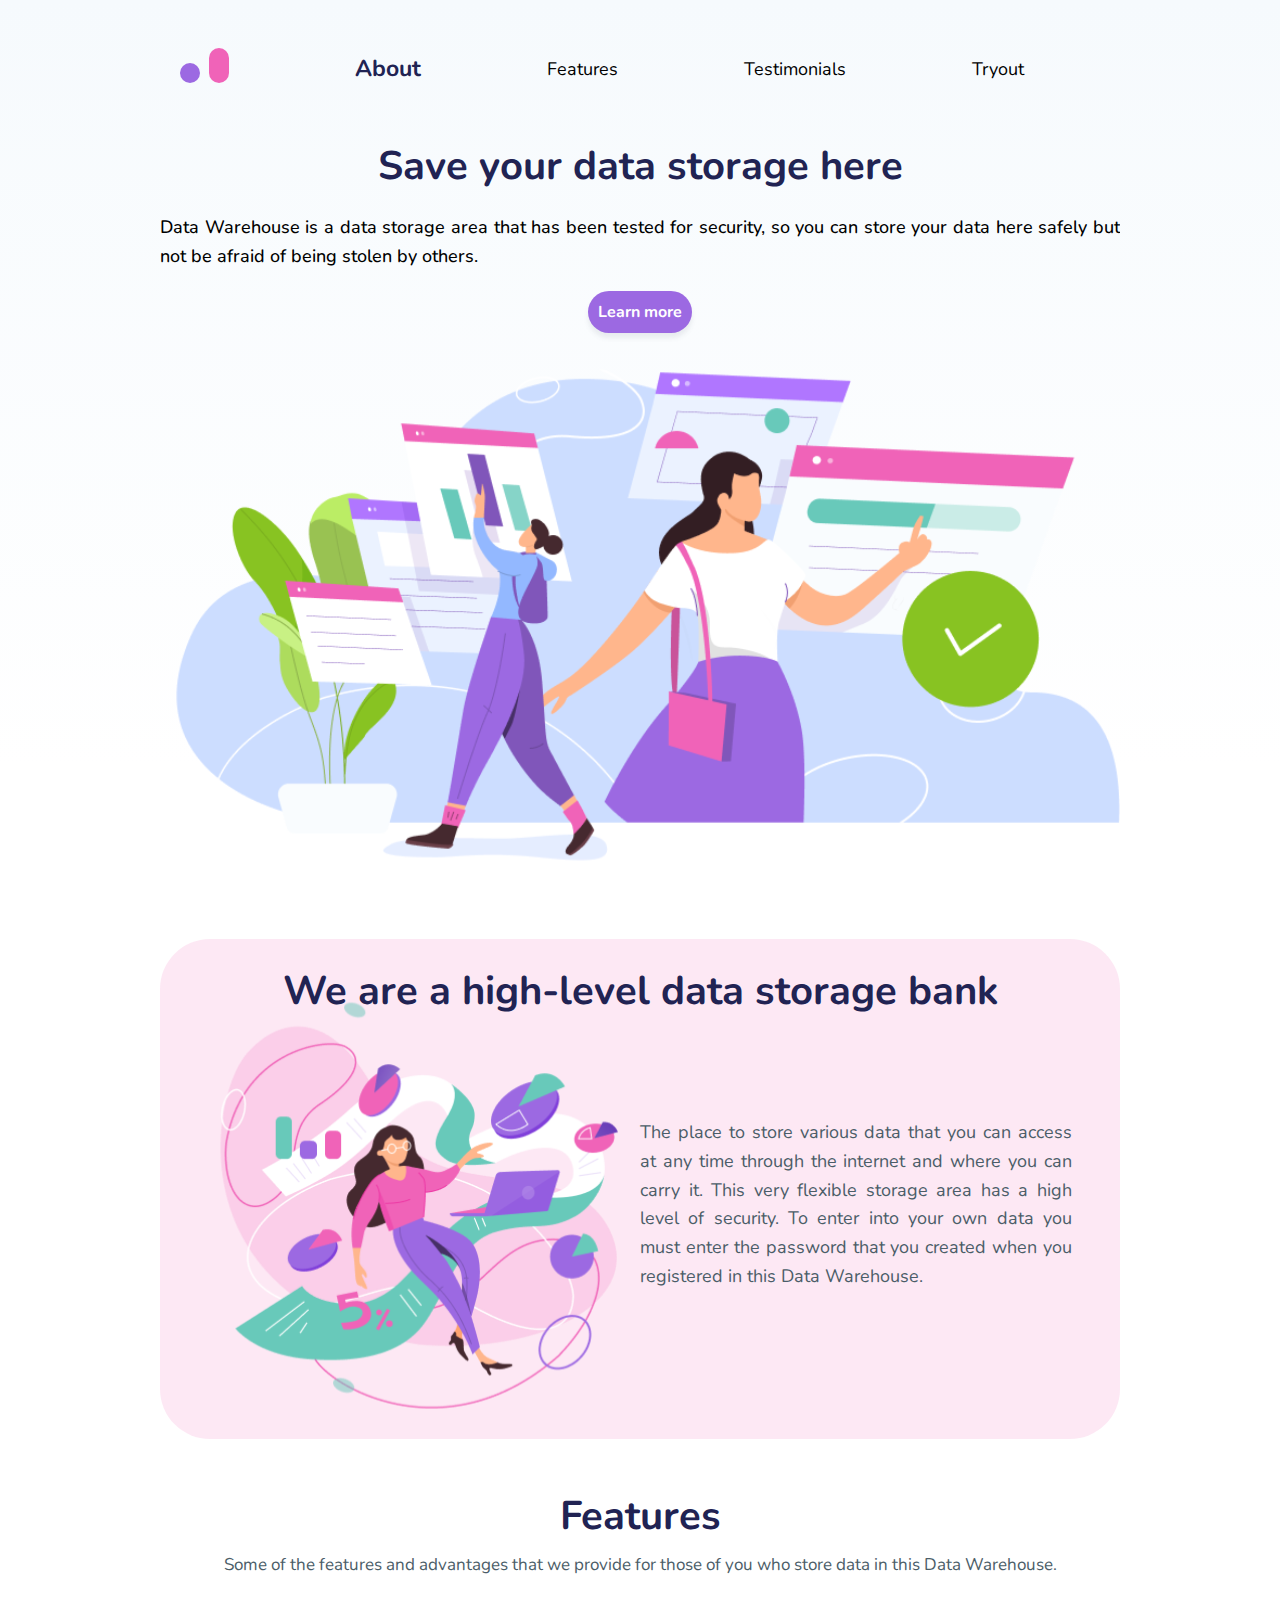
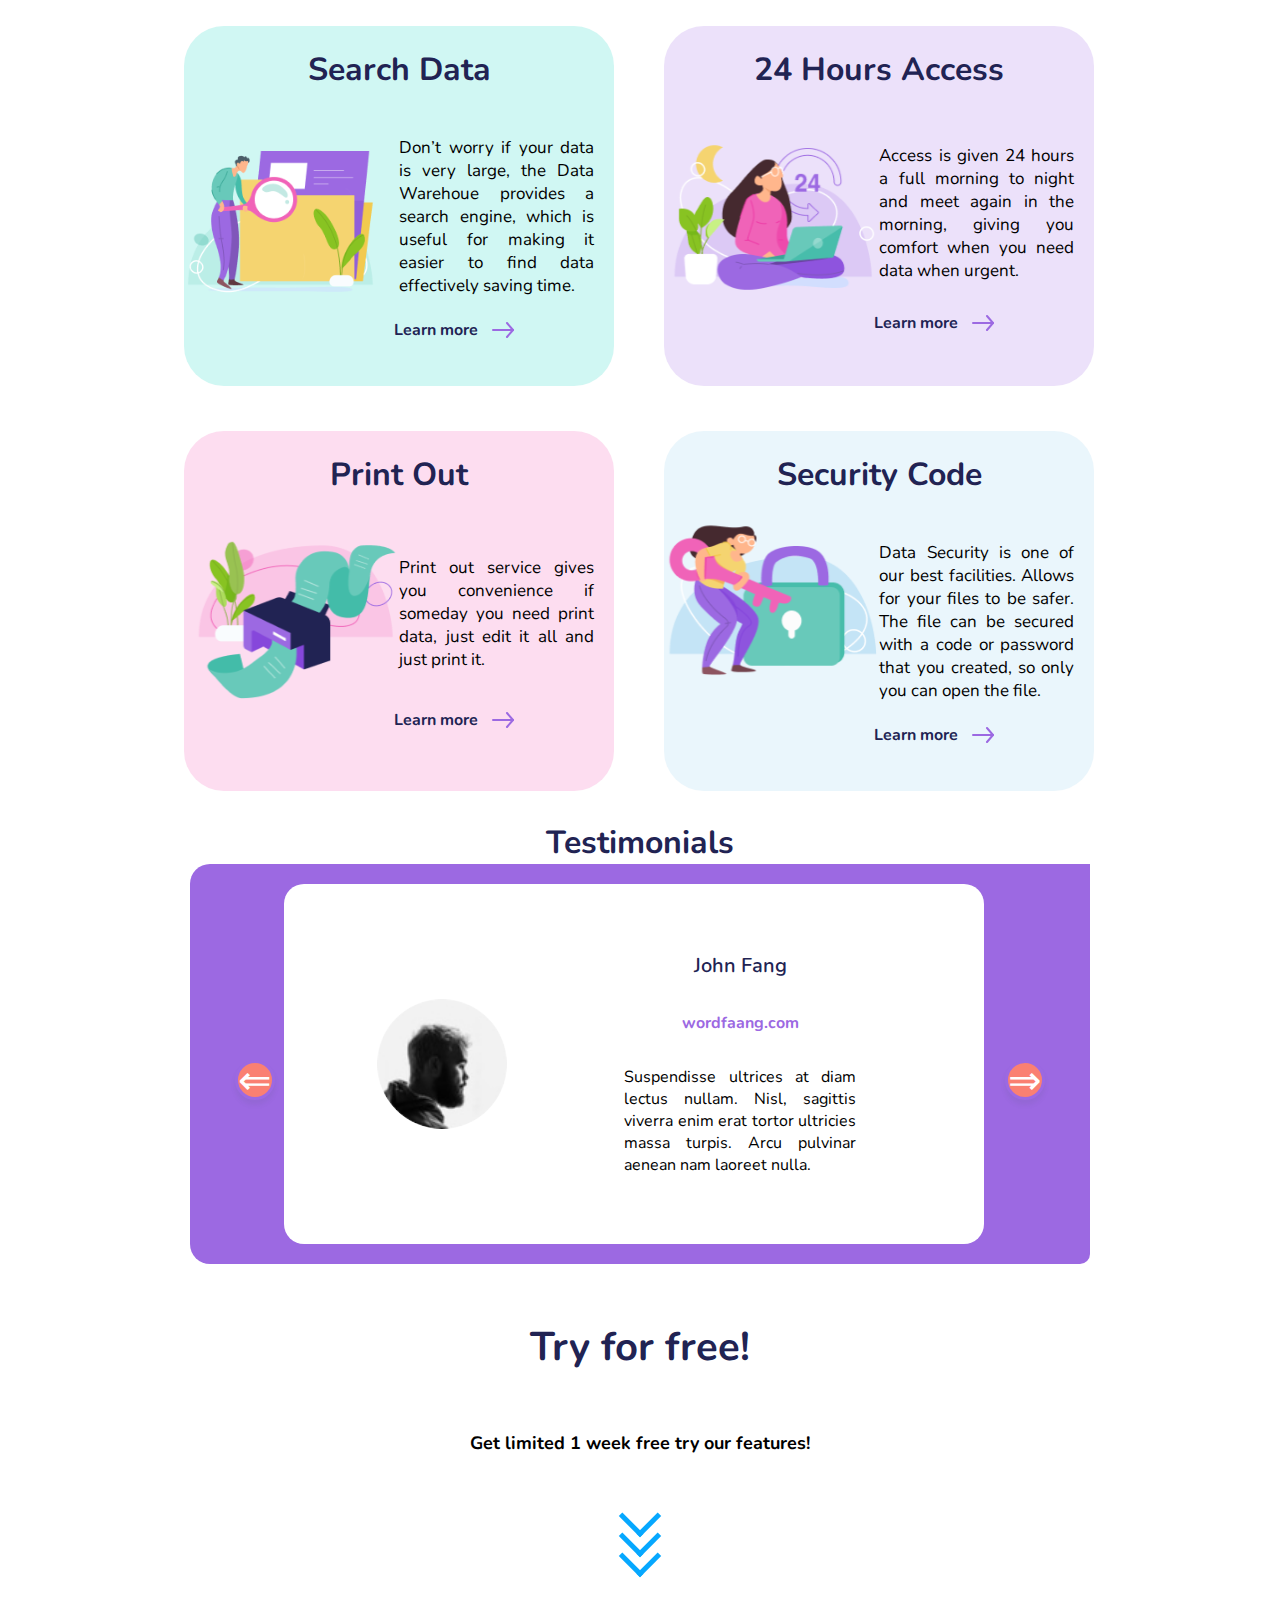
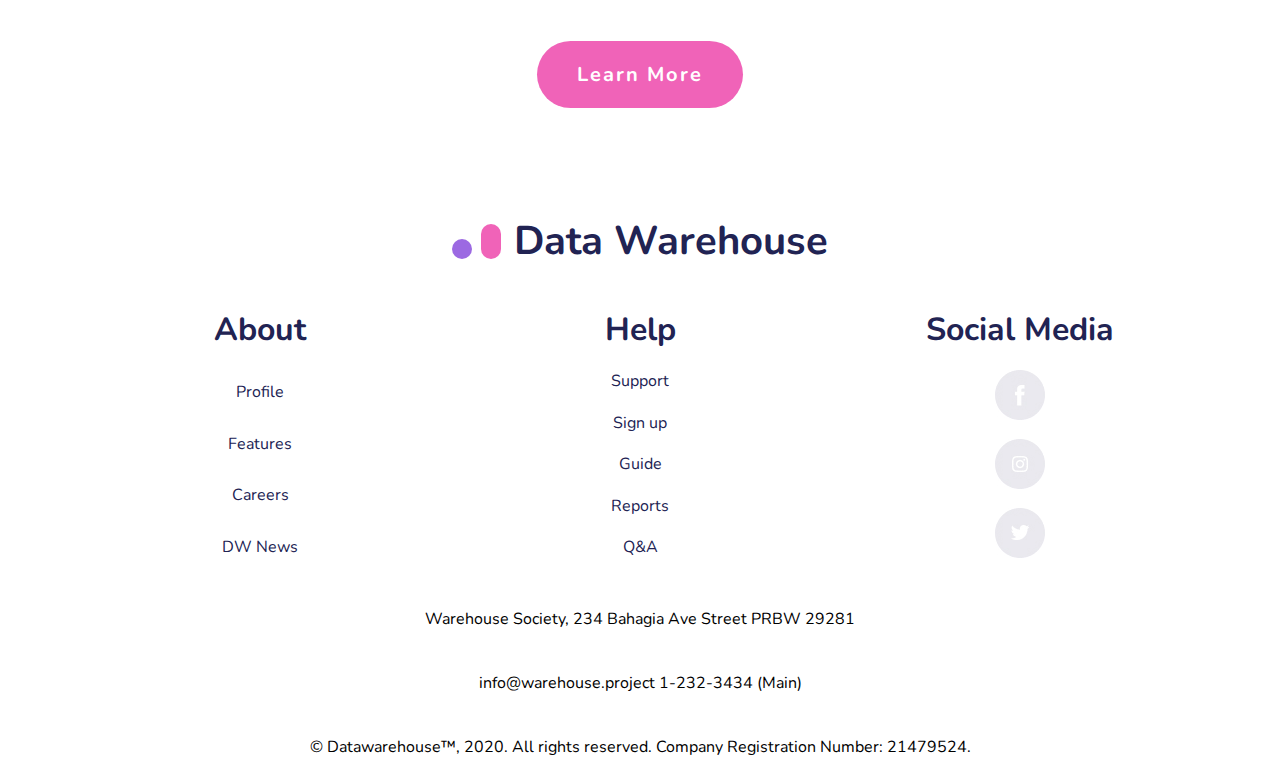
==== commit 58ed06e8: "Fixed href with mainButton__a" ====
--- a/index.html
+++ b/index.html
@@ -55,7 +55,7 @@
 
                 <p class='mainView__p'>Data Warehouse is a data storage area that has been tested for security, so you
                     can store your data here safely but not be afraid of being stolen by others. </p>
-                <a class="mainView__a btn btn-violet">Learn more</a>
+                <a href='#' class="mainView__a btn btn-violet">Learn more</a>
             </section>
             <section class="about" id='about'>
                 <article class='about__textContent'>
@@ -208,12 +208,12 @@
                 </section>
                 <section class='footer__socialSection'>
                     <h3 class='footer__h3'>Social Media</h3>
-                    <a class='footer__a' href='https://www.facebook.com/' target='_blank'><img class='footer_socialsImg'
-                            src='./assets/icons\facebookSocials.jpg' alt='facebookLink'></a>
-                    <a class='footer__a' href='https://www.instagram.com/' target='_blank'><img
+                    <a class='footer__a' href='https://www.facebook.com/' target='_blank' rel="noreferrer"><img
+                            class='footer_socialsImg' src='./assets/icons\facebookSocials.jpg' alt='facebookLink'></a>
+                    <a class='footer__a' href='https://www.instagram.com/' target='_blank' rel="noreferrer"><img
                             class='footer_socialsImg' src='./assets/icons\instagramSocials.jpg' alt='instagramLink'></a>
-                    <a class='footer__a' href='https://twitter.com/' target='_blank'><img class='footer_socialsImg'
-                            src='./assets/icons\twitterSocials.jpg' alt='twitterLink'></a>
+                    <a class='footer__a' href='https://twitter.com/' target='_blank' rel="noreferrer"><img
+                            class='footer_socialsImg' src='./assets/icons\twitterSocials.jpg' alt='twitterLink'></a>
                 </section>
             </div>
             <div class='footer__companyInfo'>
--- a/css/stylesheet.css
+++ b/css/stylesheet.css
@@ -393,6 +393,9 @@
   justify-content: space-evenly;
 }
 .testimionials__Img {
+  position: relative;
+  top: -78px;
+  left: 20px;
   margin-left: 10px;
   width: 90px;
   border-radius: 50%;
@@ -406,24 +409,29 @@
   align-items: center;
   justify-content: space-evenly;
 }
-
+.testimonials__p {
+  position: relative;
+  left: -46px;
+  width: 232px;
+}
 .testimonials__span {
   color: var(--font-color3);
   text-align: center;
 }
 .testimonials__sliderButtons {
   position: absolute;
-  top: 58%;
+  top: 86%;
   left: 1%;
   width: 92%;
   display: flex;
   justify-content: space-between;
 }
 .testimonials__slideButton {
-  width: 35px;
-  height: 35px;
+  width: 40px;
+  height: 40px;
   box-shadow: 0px 5px 5px rgba(75, 93, 104, 0.1);
-  border: none;
+  border: 3px solid var(--font-color3);
+
   border-radius: 50%;
   background-color: salmon;
   display: flex;
--- a/css/mobileL.css
+++ b/css/mobileL.css
@@ -22,10 +22,6 @@
   width: 200px;
 }
 
-.testimonials__sliderButtons {
-  width: 100%;
-}
-
 .footer {
   width: 100%;
 }
--- a/css/tablet.css
+++ b/css/tablet.css
@@ -57,9 +57,14 @@
 }
 
 .testimionials__Img {
+  position: initial;
   width: 130px;
 }
+.testimonials__p {
+  position: initial;
+}
 .testimonials__sliderButtons {
+  top: 54%;
   left: 5%;
   width: 90%;
 }
--- a/css/laptop.css
+++ b/css/laptop.css
@@ -31,6 +31,7 @@
 .testimonials__slider {
   width: 700px;
 }
+
 .testiominals__personDescritpion {
   width: 300px;
 }
